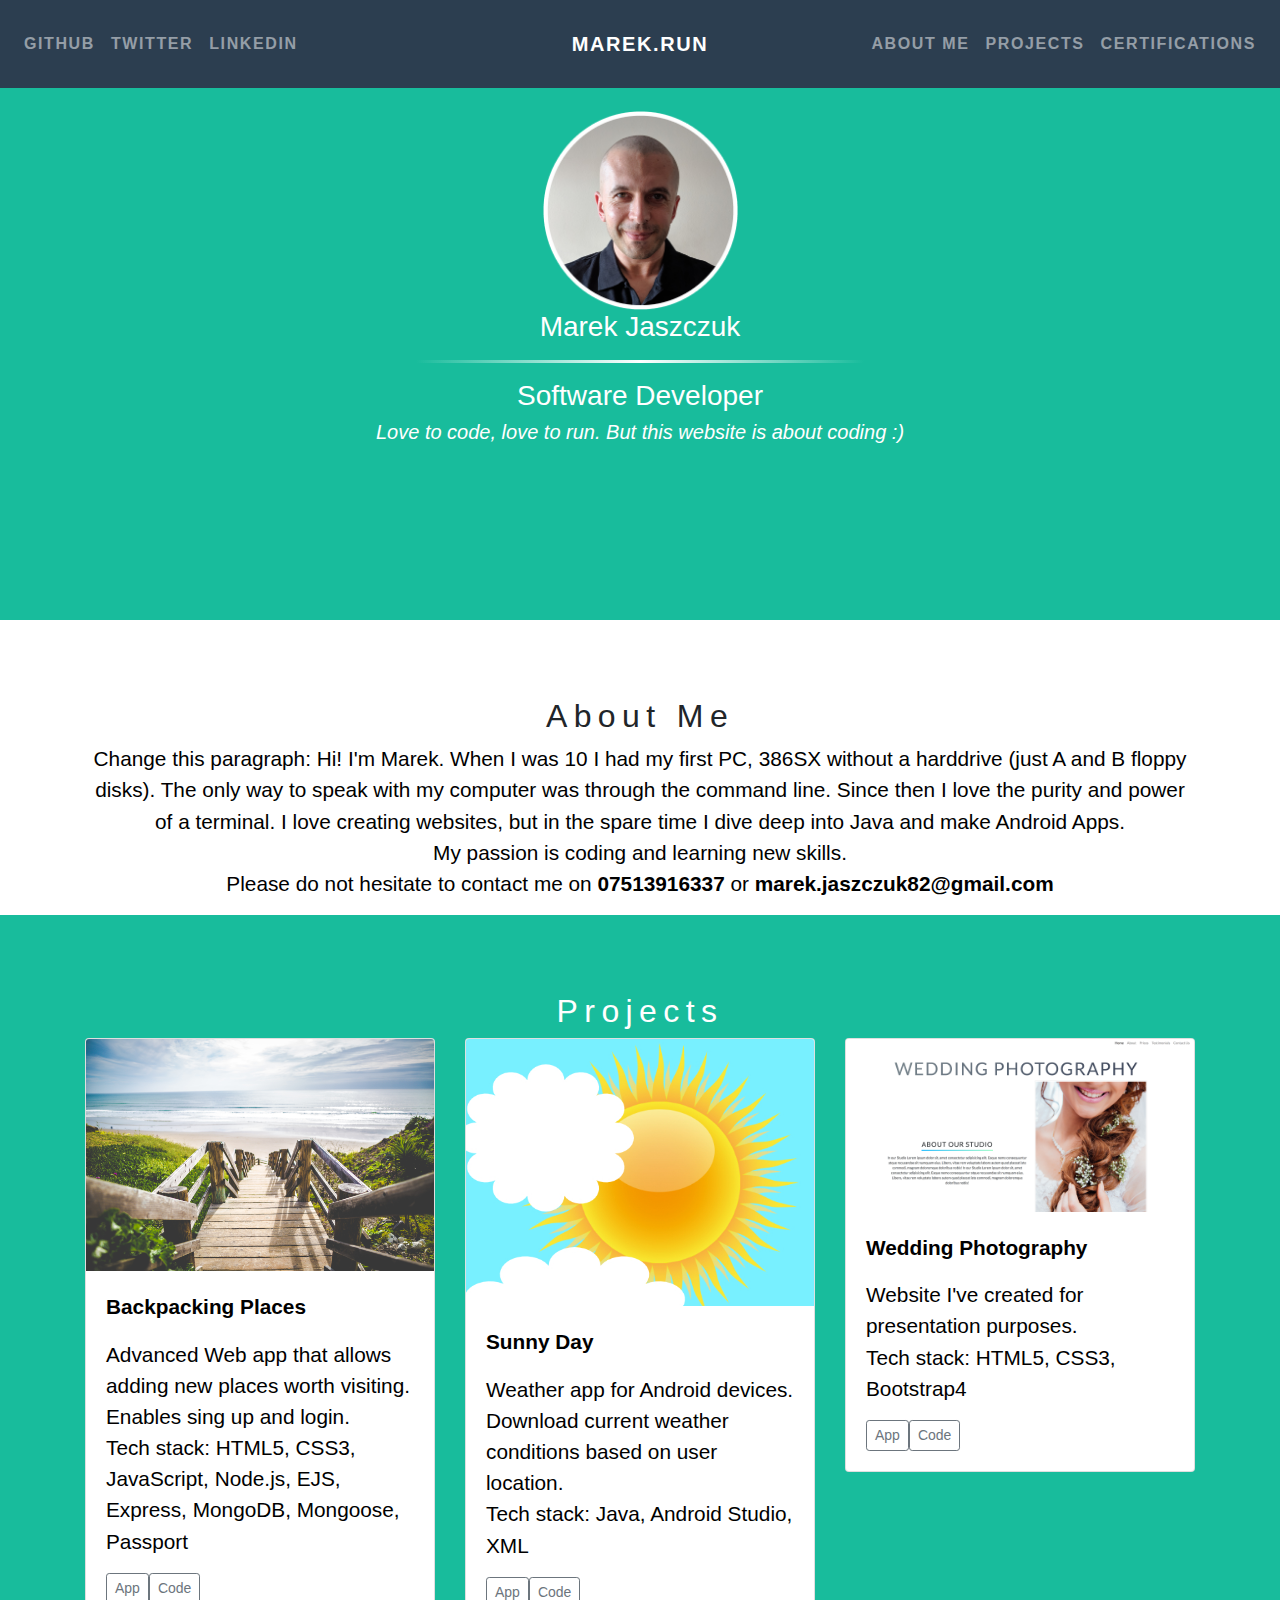
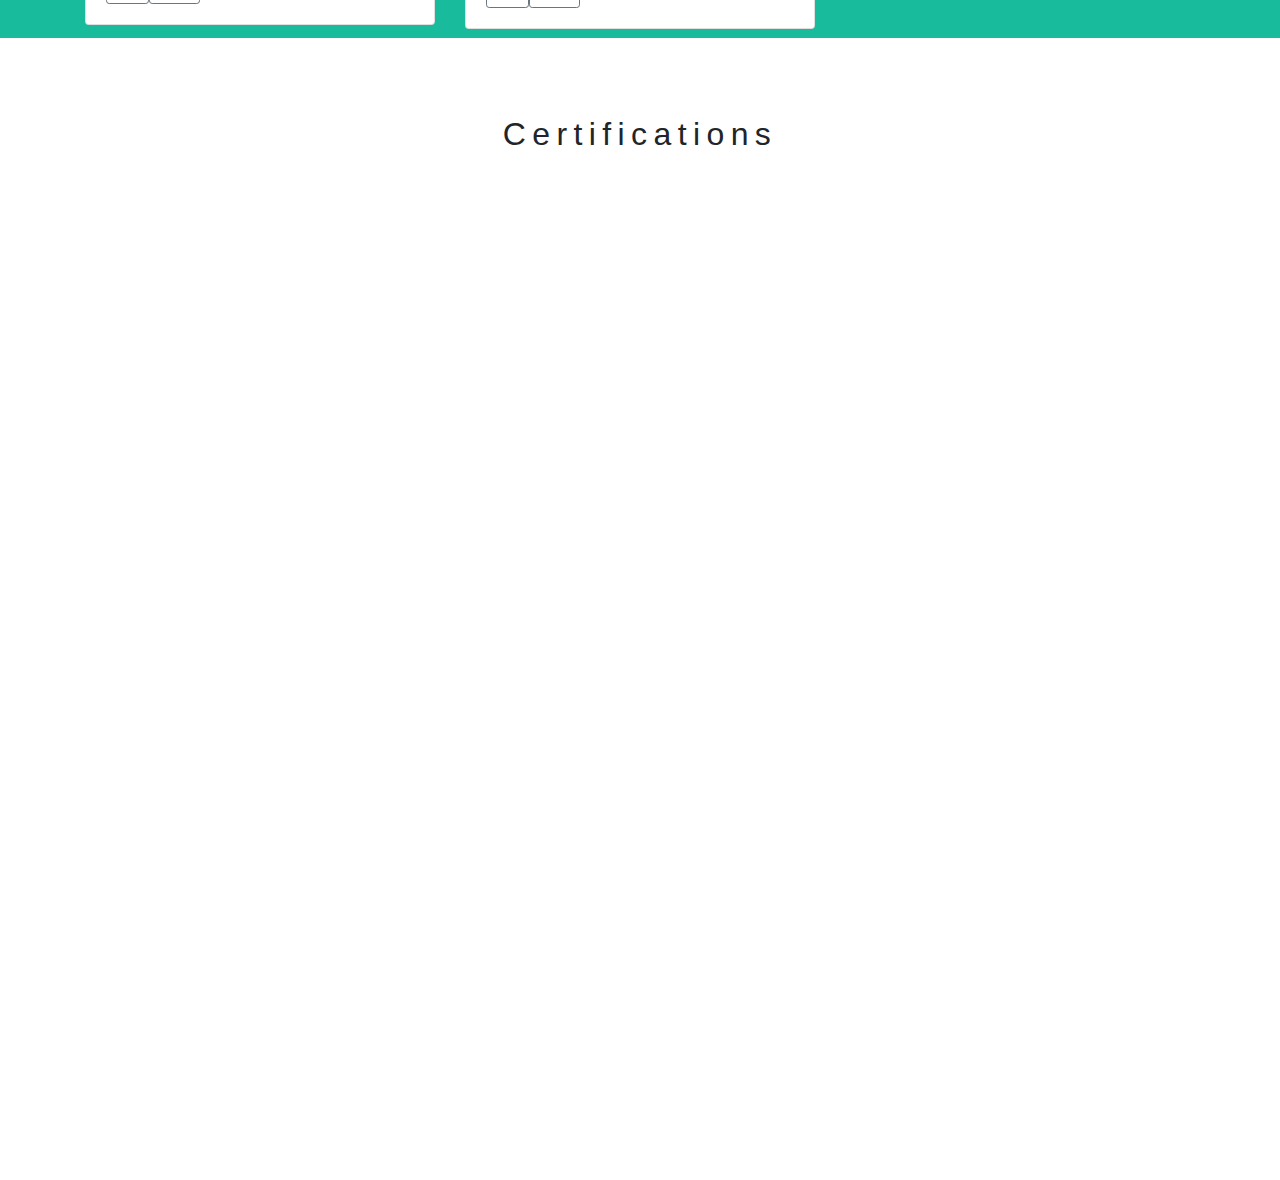
==== index.html @ edb18509 "add wedding page" ====
<!DOCTYPE html>
<html lang="en">

<head>
    <meta charset="UTF-8">
    <meta name="viewport" content="width=device-width, initial-scale=1.0">
    <meta http-equiv="X-UA-Compatible" content="ie=edge">
    <link rel="stylesheet" href="https://maxcdn.bootstrapcdn.com/bootstrap/4.0.0/css/bootstrap.min.css"
        integrity="sha384-Gn5384xqQ1aoWXA+058RXPxPg6fy4IWvTNh0E263XmFcJlSAwiGgFAW/dAiS6JXm" crossorigin="anonymous">
    <!-- <link rel="stylesheet" href="./css/bootstrap.css"> -->
    <link rel="stylesheet" href="css/my-style.css">
    <title>Portfolio Marek Jaszczuk</title>
</head>

<body>
    <nav class="navbar navbar-expand-md navbar-dark my-navbar py-4 fixed-top">
        <div class="navbar-collapse collapse w-100 order-1 order-md-0 dual-collapse2">
            <ul class="navbar-nav mr-auto">
                <li class="nav-item">
                    <a class="nav-link" href="https://github.com/markj82" target="_blank">Github</a>
                </li>
                <li class="nav-item">
                    <a class="nav-link" href="https://twitter.com/marekj_82" target="_blank">Twitter</a>
                </li>
                <li class="nav-item">
                    <a class="nav-link" href="https://www.linkedin.com/in/marek-jaszczuk/" target="_blank">LinkedIn</a>
                </li>
            </ul>
        </div>
        <div class="mx-auto order-0">
            <a class="navbar-brand mx-auto" href="#">marek.run</a>
            <button class="navbar-toggler" type="button" data-toggle="collapse" data-target=".dual-collapse2">
                <span class="navbar-toggler-icon"></span>
            </button>
        </div>
        <div class="navbar-collapse collapse w-100 order-3 dual-collapse2">
            <ul class="navbar-nav ml-auto">
                <li class="nav-item">
                    <a class="nav-link" href="#about-me">About Me</a>
                </li>
                <li class="nav-item">
                    <a class="nav-link" href="#projects">Projects</a>
                </li>
                <li class="nav-item">
                    <a class="nav-link" href="#certifications">Certifications</a>
                </li>
            </ul>
        </div>
    </nav>

    <div class="my-header mr-green my-white">
        <div>
            <img class="my-photo" src="images/mePhotoC.png" alt="photograph of Marek Jaszczuk">
            <h3>Marek Jaszczuk</h3>
            <hr>
            <h3>Software Developer</h3>
            <h5><em>Love to code, love to run. But this website is about coding :)</em></h5>
        </div>
    </div>

    <div class="about-me not-cover-nav" id="about-me">
        <h2>About Me</h2>
        <div class="container">
            <p>
                Change this paragraph: Hi! I'm Marek. When I was 10 I had my first PC, 386SX without a harddrive (just A
                and B floppy disks). The
                only way
                to speak with my computer was through the command line. Since then I love the purity and power of a
                terminal.
                I love creating websites, but in the spare time I dive deep into Java and make Android Apps.
                </br>
                My passion is coding and learning new skills.
                <br>
                Please do not hesitate to contact me on <strong>07513916337</strong> or
                <strong>marek.jaszczuk82@gmail.com</strong>
            </p>
        </div>
    </div>

    <div class="my-container mr-green my-white not-cover-nav" id="projects">
        <h2>Projects</h2>
        <div class="container">
            <div class="projects row">

                <!-- project pasted -->

                <div class="col-md-4">
                    <div class="card mb-4 box-shadow">
                        <img class="card-img-top" src="images/backpack.jpg" alt="image of backpack app">
                        <div class="card-body">
                            <p><strong>Backpacking Places</strong></p>
                            <p class="card-text">
                                Advanced Web app that allows adding new places worth visiting. Enables sing up and
                                login.
                                <br>
                                Tech stack: HTML5, CSS3, JavaScript, Node.js, EJS, Express, MongoDB, Mongoose, Passport
                            </p>
                            <div class="d-flex justify-content-between align-items-center">
                                <div class="btn-group">
                                    <form action="https://gentle-reef-22600.herokuapp.com/" target="_blank">
                                        <input type="submit" class="btn btn-sm btn-outline-secondary" value="App" />
                                    </form>

                                    <form action="https://github.com/markj82/backpackingplaces" target="_blank">
                                        <input type="submit" class="btn btn-sm btn-outline-secondary" value="Code" />
                                    </form>
                                </div>
                            </div>
                        </div>
                    </div>
                </div>

                <div class="col-md-4">
                    <div class="card mb-4 box-shadow">
                      <img class="card-img-top" src="images/sunny-day.jpg" alt="image of sunny day app">
                      <div class="card-body">
                        <p><strong>Sunny Day</strong></p>
                        <p class="card-text">
                          Weather app for Android devices. Download current weather conditions based on user location.
                          <br>
                          Tech stack: Java, Android Studio, XML
                        </p>
                        <div class="d-flex justify-content-between align-items-center">
                          <div class="btn-group">
                            <form>
                              <a href="https://play.google.com/store/apps/details?id=com.blogspot.goodgamesdev.sunnyday"
                                class="btn btn-sm btn-outline-secondary" target="_blank">App</a>
                            </form>
                            <form action="https://github.com/markj82/backpackingplaces" target="_blank">
                                     <input type="submit" class="btn btn-sm btn-outline-secondary" value="Code" />
                                    </form>
                          </div>
                        </div>
                      </div>
                    </div>
                  </div>

                  <div class="col-md-4">
                    <div class="card mb-4 box-shadow">
                      <img class="card-img-top" src="images/wedding.png" alt="image">
                      <div class="card-body">
                        <p><strong>Wedding Photography</strong></p>
                        <p class="card-text">
                          Website I've created for presentation purposes.
                          <br>
                          Tech stack: HTML5, CSS3, Bootstrap4
                        </p>
                        <div class="d-flex justify-content-between align-items-center">
                          <div class="btn-group">
      
                            <form action="https://markj82.github.io/WeddingPage/index.html" target="_blank">
                              <input type="submit" class="btn btn-sm btn-outline-secondary" value="App" />
                            </form>
      
                            <form action="https://github.com/markj82/markj82.github.io/blob/master/WeddingPage/index.html"
                              target="_blank">
                              <input type="submit" class="btn btn-sm btn-outline-secondary" value="Code" />
                            </form>
                          </div>
                        </div>
                      </div>
                    </div>
                  </div>




                <!-- project pasted -->

            </div>
        </div>
    </div>

    <div class="certifications not-cover-nav" id="certifications">
        <h2>Certifications</h2>

        <!-- carousel? -->
    </div>


    <script src="https://code.jquery.com/jquery-3.3.1.slim.min.js"
        integrity="sha384-q8i/X+965DzO0rT7abK41JStQIAqVgRVzpbzo5smXKp4YfRvH+8abtTE1Pi6jizo" crossorigin="anonymous">
    </script>
    <script src="https://cdnjs.cloudflare.com/ajax/libs/popper.js/1.14.7/umd/popper.min.js"
        integrity="sha384-UO2eT0CpHqdSJQ6hJty5KVphtPhzWj9WO1clHTMGa3JDZwrnQq4sF86dIHNDz0W1" crossorigin="anonymous">
    </script>
    <script src="https://stackpath.bootstrapcdn.com/bootstrap/4.3.1/js/bootstrap.min.js"
        integrity="sha384-JjSmVgyd0p3pXB1rRibZUAYoIIy6OrQ6VrjIEaFf/nJGzIxFDsf4x0xIM+B07jRM" crossorigin="anonymous">
    </script>
    <script src="./js/zenscroll.js"></script>
</body>

</html>
---- css/my-style.css ----
.my-navbar {
    background-color: #2c3e50;
    text-transform: uppercase;
    font-weight: 800;
    font-family: "Lato","Helvetica Neue",Helvetica,Arial,sans-serif;
    color: white;
    letter-spacing: 0.1em
}

.my-white {
    color: white;
}

.mr-green {
    background: #18bc9c;
}

.my-header {
    height: 60vh;
    text-align: center;
    margin-top: 80px;
    /* change margin top as this is temp solution */
}

.about-me {
    text-align: center;
}

.projects {
    /* temporary height */
    height: 600px;
}

.my-photo {
    height: 200px;
    margin-top: 30px;
}

hr {
    border: 0;
    width: 35%;
    height: 3px;
    background: white;
    background-image: linear-gradient(to right, #18bc9c, white, #18bc9c);
}

h3, h5 {
    font-weight: 100;
}

/* temp */
body {
    height: 300vh;
}

h2 {
    font-weight: 100;
    letter-spacing: 0.2em;
    text-align: center; 
}

p {
    font-size: 1.3em;
    color: black;
}

.card-text p {
    color: black;
}

.not-cover-nav {
    padding-top: 6%;
}

.my-container {
    width: 100%;
}
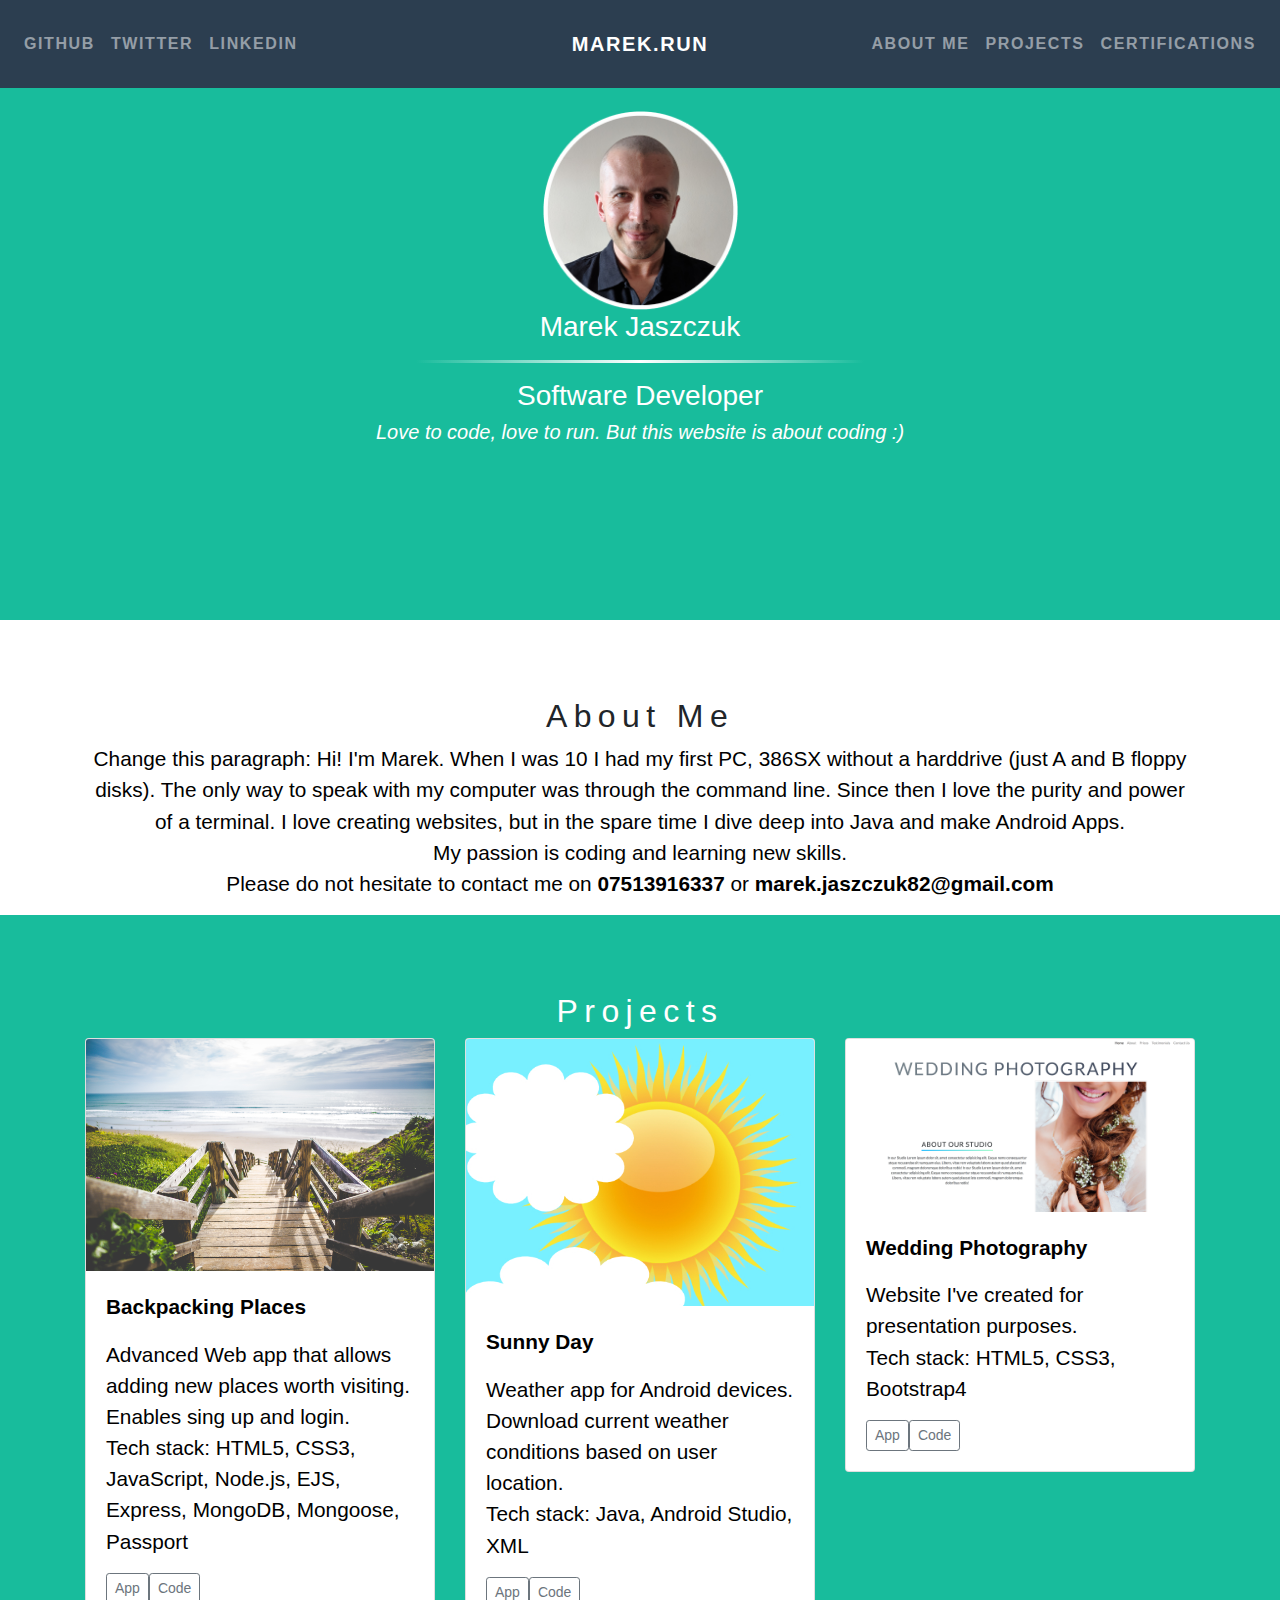
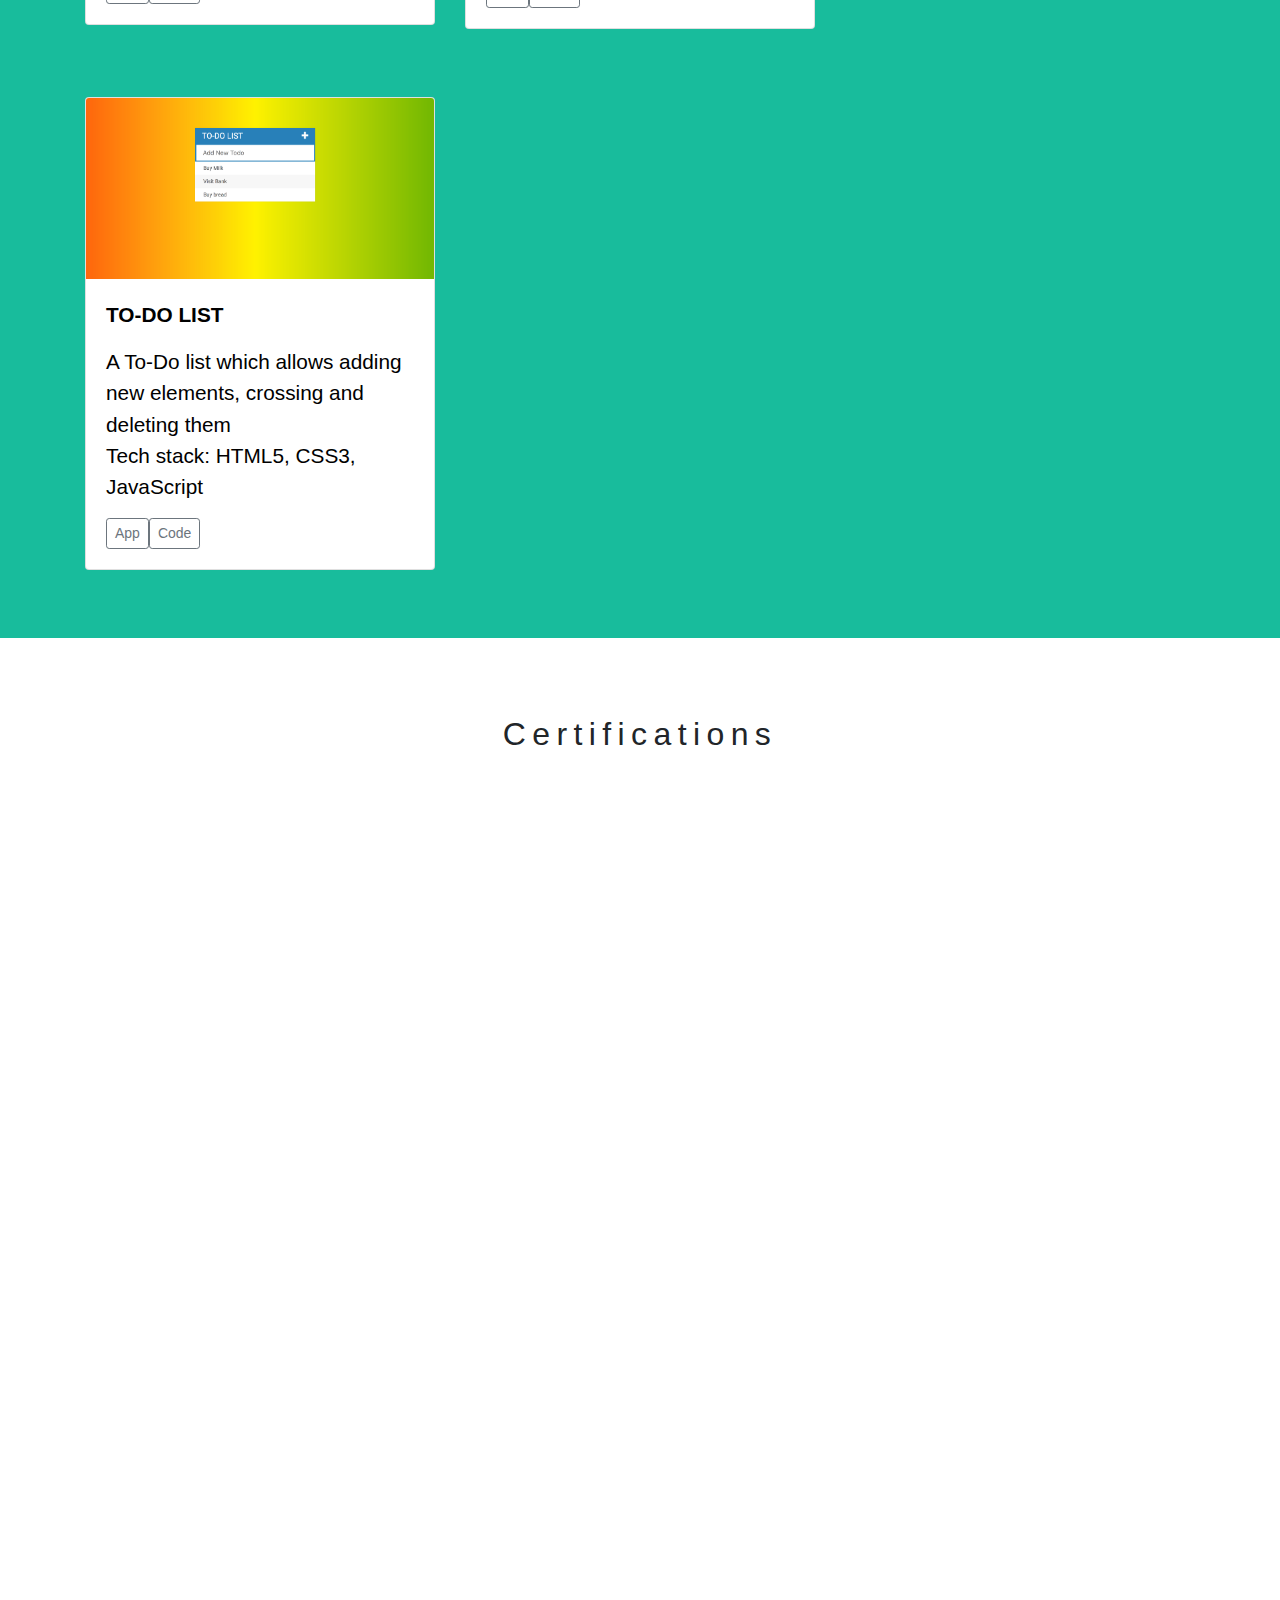
==== commit ae06211f: "add todolist" ====
--- a/index.html
+++ b/index.html
@@ -82,7 +82,7 @@
         <div class="container">
             <div class="projects row">
 
-                <!-- project pasted -->
+                <!-- projects pasted from previous portfolio -->
 
                 <div class="col-md-4">
                     <div class="card mb-4 box-shadow">
@@ -112,50 +112,81 @@
 
                 <div class="col-md-4">
                     <div class="card mb-4 box-shadow">
-                      <img class="card-img-top" src="images/sunny-day.jpg" alt="image of sunny day app">
+                        <img class="card-img-top" src="images/sunny-day.jpg" alt="image of sunny day app">
+                        <div class="card-body">
+                            <p><strong>Sunny Day</strong></p>
+                            <p class="card-text">
+                                Weather app for Android devices. Download current weather conditions based on user
+                                location.
+                                <br>
+                                Tech stack: Java, Android Studio, XML
+                            </p>
+                            <div class="d-flex justify-content-between align-items-center">
+                                <div class="btn-group">
+                                    <form>
+                                        <a href="https://play.google.com/store/apps/details?id=com.blogspot.goodgamesdev.sunnyday"
+                                            class="btn btn-sm btn-outline-secondary" target="_blank">App</a>
+                                    </form>
+                                    <form
+                                        action="https://github.com/markj82/SunnyDay/blob/master/app/src/main/java/com/blogspot/goodgamesdev/sunnyday/MainActivity.java"
+                                        target="_blank">
+                                        <input type="submit" class="btn btn-sm btn-outline-secondary" value="Code" />
+                                    </form>
+                                </div>
+                            </div>
+                        </div>
+                    </div>
+                </div>
+
+                <div class="col-md-4">
+                    <div class="card mb-4 box-shadow">
+                        <img class="card-img-top" src="images/wedding.png" alt="image">
+                        <div class="card-body">
+                            <p><strong>Wedding Photography</strong></p>
+                            <p class="card-text">
+                                Website I've created for presentation purposes.
+                                <br>
+                                Tech stack: HTML5, CSS3, Bootstrap4
+                            </p>
+                            <div class="d-flex justify-content-between align-items-center">
+                                <div class="btn-group">
+
+                                    <form action="https://markj82.github.io/WeddingPage/index.html" target="_blank">
+                                        <input type="submit" class="btn btn-sm btn-outline-secondary" value="App" />
+                                    </form>
+
+                                    <form
+                                        action="https://github.com/markj82/markj82.github.io/blob/master/WeddingPage/index.html"
+                                        target="_blank">
+                                        <input type="submit" class="btn btn-sm btn-outline-secondary" value="Code" />
+                                    </form>
+                                </div>
+                            </div>
+                        </div>
+                    </div>
+                </div>
+
+                <div class="col-md-4">
+                    <div class="card mb-4 box-shadow">
+                      <img class="card-img-top" src="images/todo.png" alt="image">
                       <div class="card-body">
-                        <p><strong>Sunny Day</strong></p>
+                        <p><strong>TO-DO LIST</strong></p>
                         <p class="card-text">
-                          Weather app for Android devices. Download current weather conditions based on user location.
+                          A To-Do list which allows adding new elements, crossing and deleting them
                           <br>
-                          Tech stack: Java, Android Studio, XML
-                        </p>
-                        <div class="d-flex justify-content-between align-items-center">
-                          <div class="btn-group">
-                            <form>
-                              <a href="https://play.google.com/store/apps/details?id=com.blogspot.goodgamesdev.sunnyday"
-                                class="btn btn-sm btn-outline-secondary" target="_blank">App</a>
-                            </form>
-                            <form action="https://github.com/markj82/backpackingplaces" target="_blank">
-                                     <input type="submit" class="btn btn-sm btn-outline-secondary" value="Code" />
-                                    </form>
-                          </div>
-                        </div>
-                      </div>
-                    </div>
-                  </div>
-
-                  <div class="col-md-4">
-                    <div class="card mb-4 box-shadow">
-                      <img class="card-img-top" src="images/wedding.png" alt="image">
-                      <div class="card-body">
-                        <p><strong>Wedding Photography</strong></p>
-                        <p class="card-text">
-                          Website I've created for presentation purposes.
-                          <br>
-                          Tech stack: HTML5, CSS3, Bootstrap4
+                          Tech stack: HTML5, CSS3, JavaScript
                         </p>
                         <div class="d-flex justify-content-between align-items-center">
                           <div class="btn-group">
       
-                            <form action="https://markj82.github.io/WeddingPage/index.html" target="_blank">
+                            <form action="https://markj82.github.io/ToDoList/index.html" target="_blank">
                               <input type="submit" class="btn btn-sm btn-outline-secondary" value="App" />
                             </form>
       
-                            <form action="https://github.com/markj82/markj82.github.io/blob/master/WeddingPage/index.html"
-                              target="_blank">
+                            <form action="https://github.com/markj82/ToDoList/blob/master/index.html" target="_blank">
                               <input type="submit" class="btn btn-sm btn-outline-secondary" value="Code" />
                             </form>
+      
                           </div>
                         </div>
                       </div>
@@ -164,8 +195,7 @@
 
 
 
-
-                <!-- project pasted -->
+                <!-- projects pasted from previous portfolio -->
 
             </div>
         </div>
--- a/css/my-style.css
+++ b/css/my-style.css
@@ -27,8 +27,8 @@
 }
 
 .projects {
-    /* temporary height */
-    height: 600px;
+    /* temporary height, need to change it to be responsive */
+    height: 1200px;
 }
 
 .my-photo {
@@ -50,7 +50,7 @@
 
 /* temp */
 body {
-    height: 300vh;
+    height: 500vh;
 }
 
 h2 {
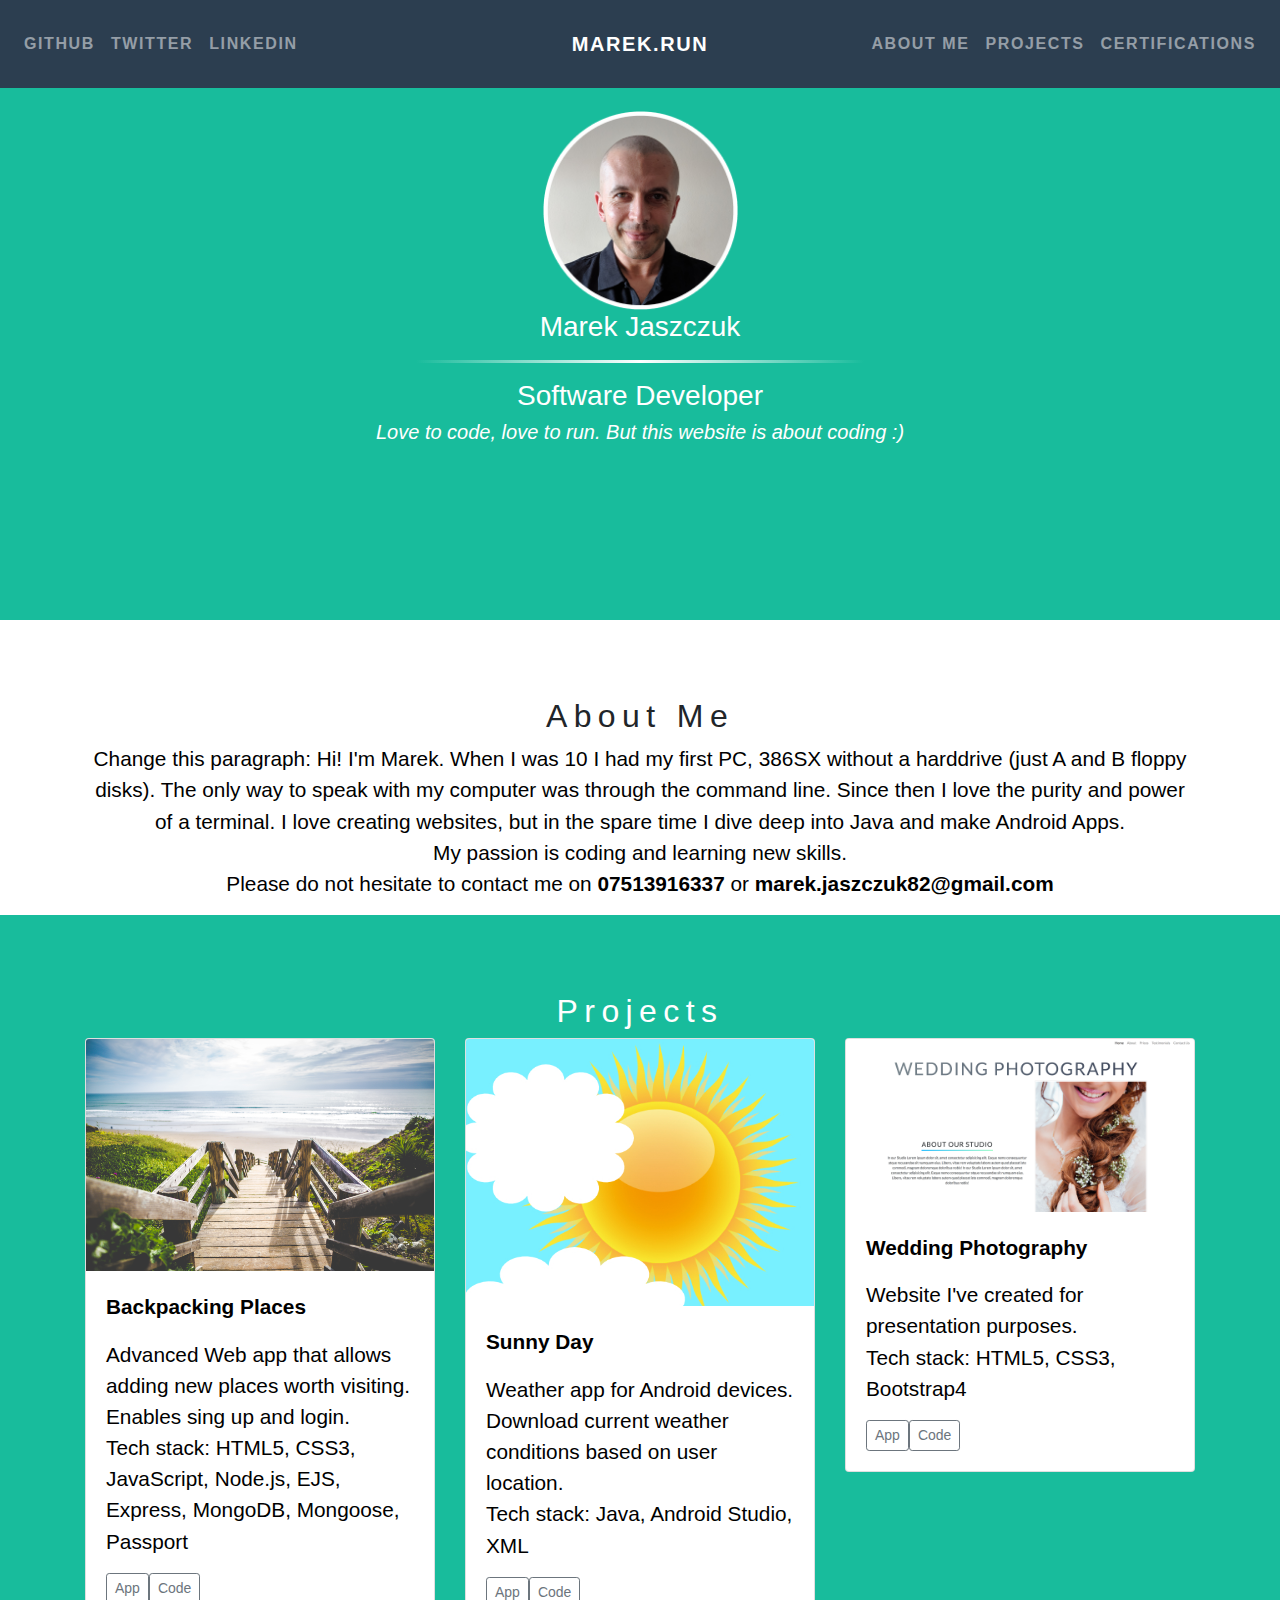
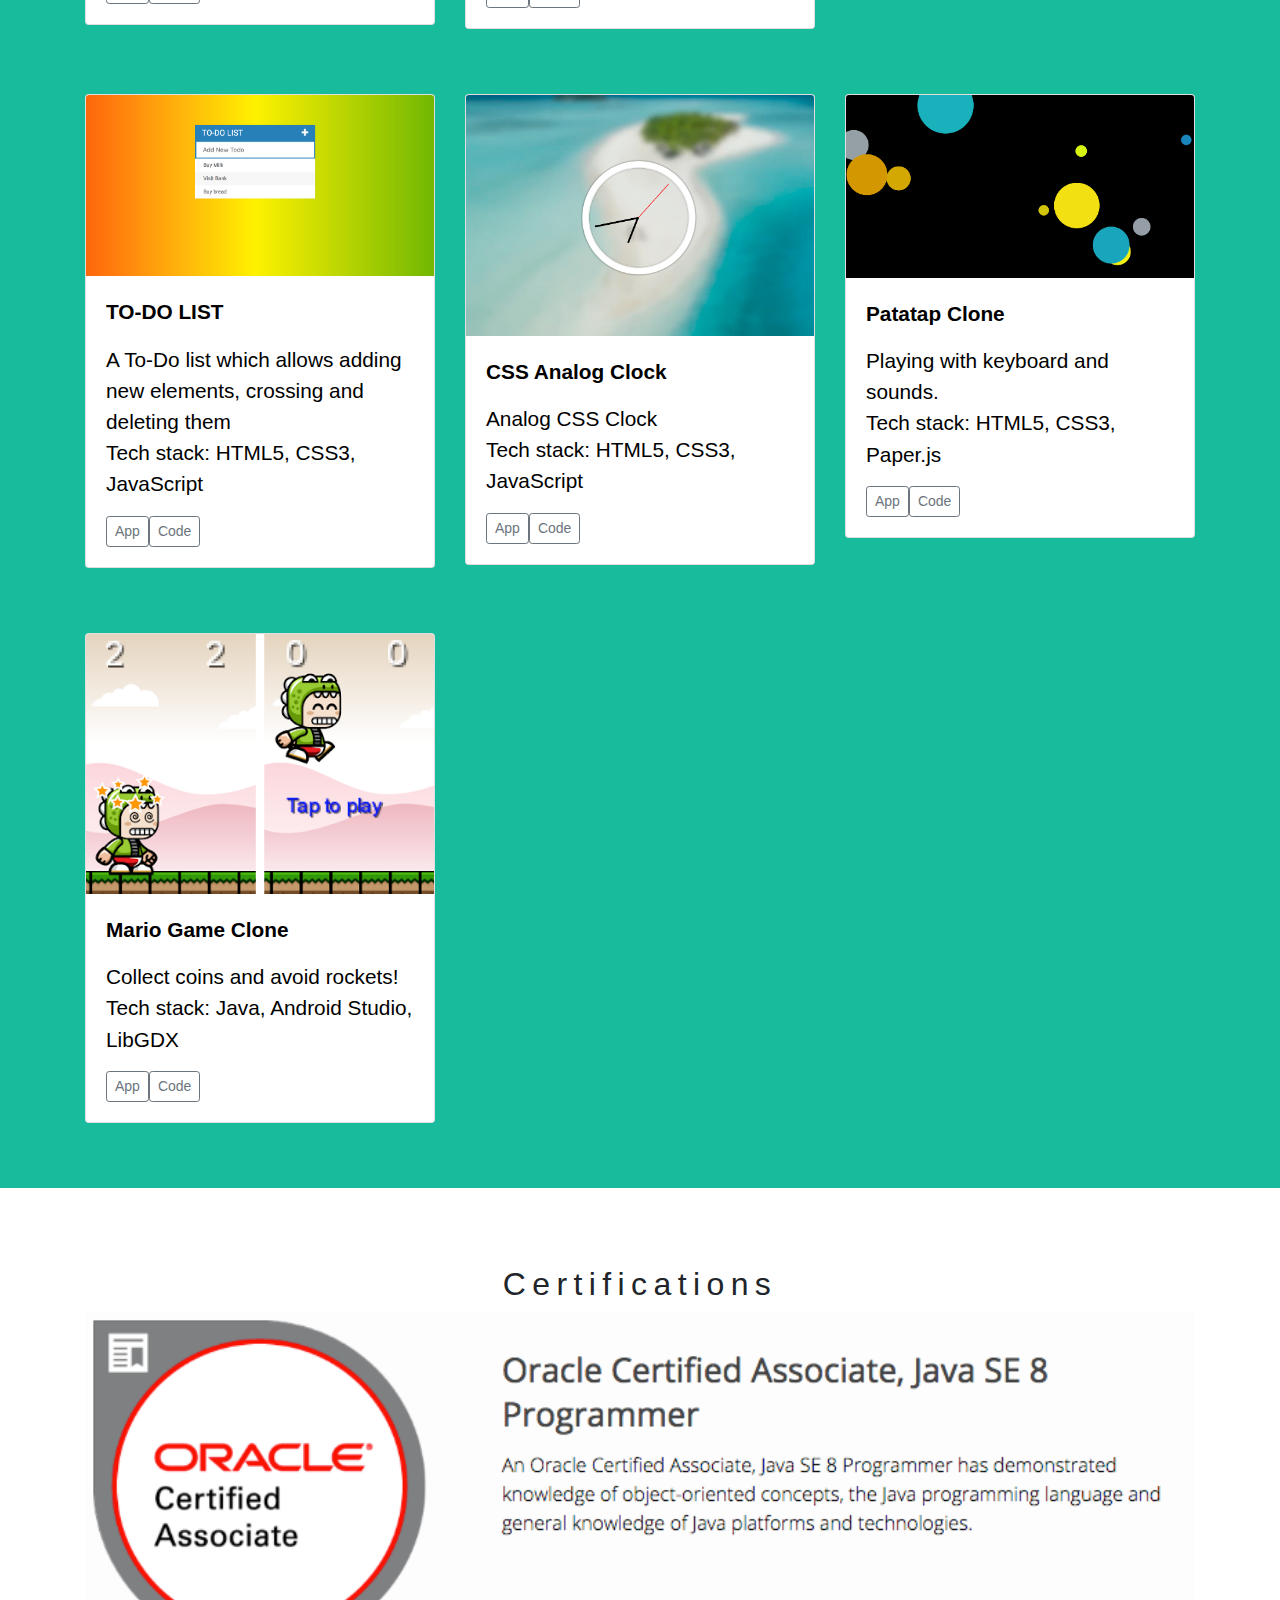
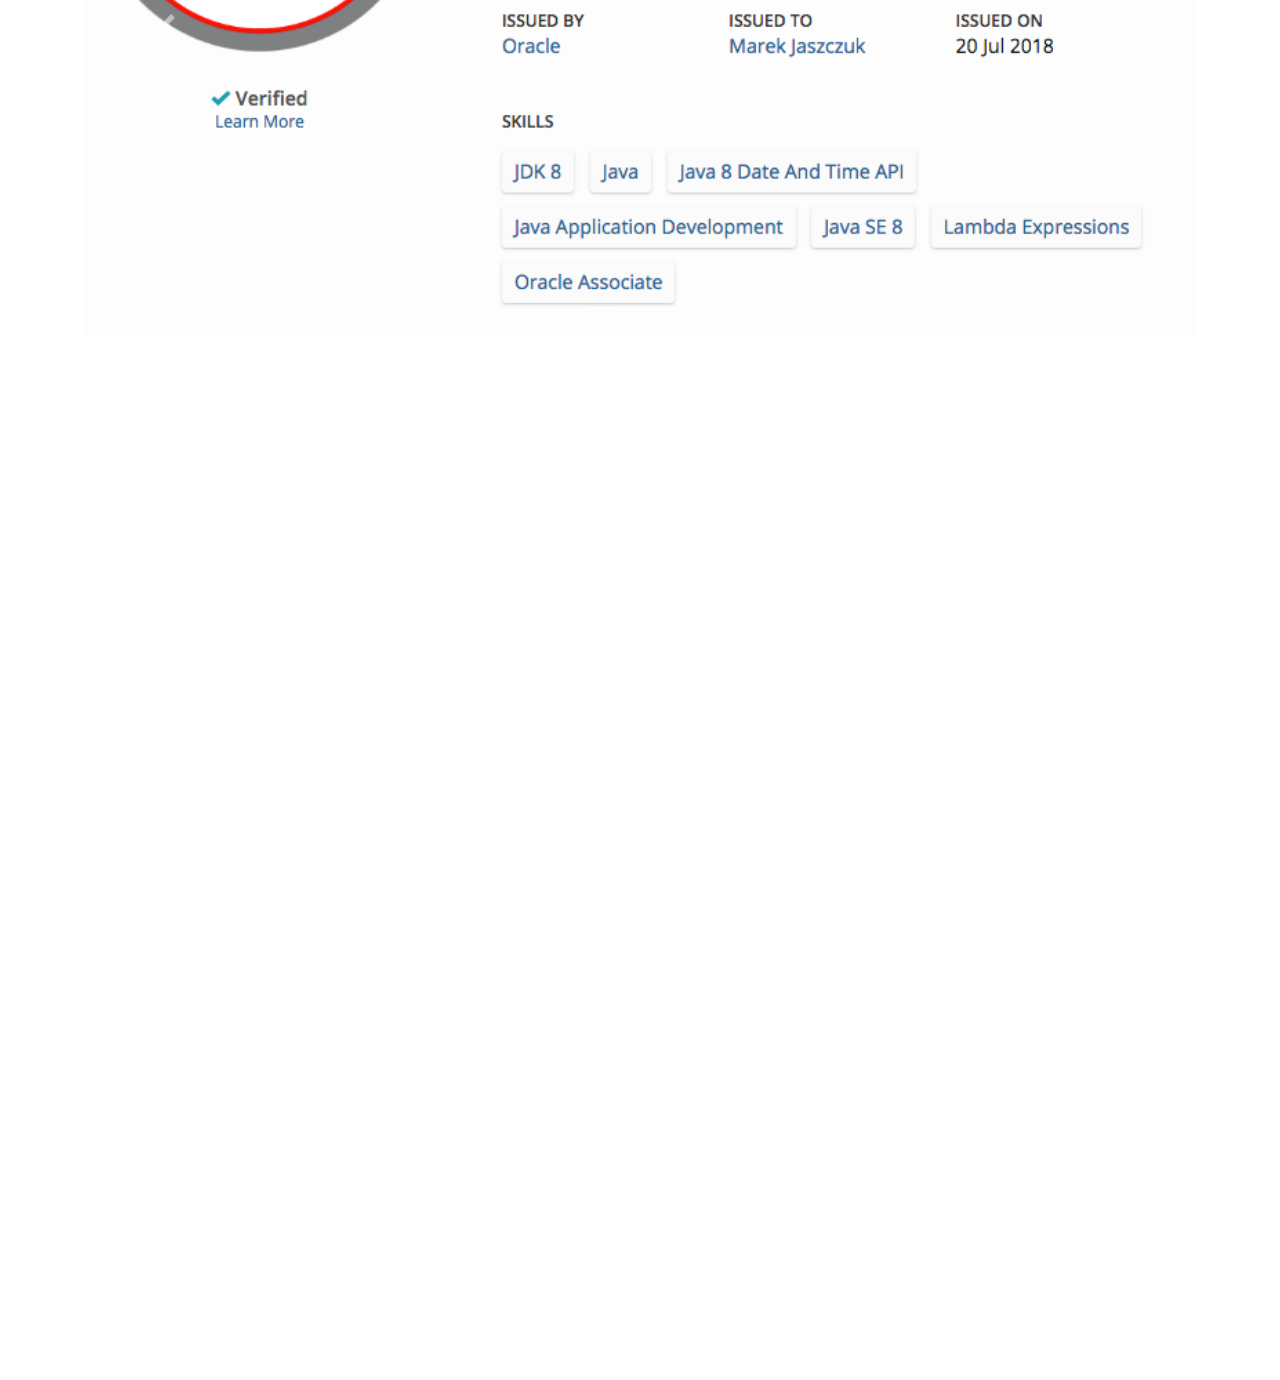
==== commit 2eca7085: "add all projects and cert" ====
--- a/index.html
+++ b/index.html
@@ -168,30 +168,117 @@
 
                 <div class="col-md-4">
                     <div class="card mb-4 box-shadow">
-                      <img class="card-img-top" src="images/todo.png" alt="image">
-                      <div class="card-body">
-                        <p><strong>TO-DO LIST</strong></p>
-                        <p class="card-text">
-                          A To-Do list which allows adding new elements, crossing and deleting them
-                          <br>
-                          Tech stack: HTML5, CSS3, JavaScript
-                        </p>
-                        <div class="d-flex justify-content-between align-items-center">
-                          <div class="btn-group">
-      
-                            <form action="https://markj82.github.io/ToDoList/index.html" target="_blank">
-                              <input type="submit" class="btn btn-sm btn-outline-secondary" value="App" />
-                            </form>
-      
-                            <form action="https://github.com/markj82/ToDoList/blob/master/index.html" target="_blank">
-                              <input type="submit" class="btn btn-sm btn-outline-secondary" value="Code" />
-                            </form>
-      
-                          </div>
-                        </div>
-                      </div>
-                    </div>
-                  </div>
+                        <img class="card-img-top" src="images/todo.png" alt="image of to do list">
+                        <div class="card-body">
+                            <p><strong>TO-DO LIST</strong></p>
+                            <p class="card-text">
+                                A To-Do list which allows adding new elements, crossing and deleting them
+                                <br>
+                                Tech stack: HTML5, CSS3, JavaScript
+                            </p>
+                            <div class="d-flex justify-content-between align-items-center">
+                                <div class="btn-group">
+
+                                    <form action="https://markj82.github.io/ToDoList/index.html" target="_blank">
+                                        <input type="submit" class="btn btn-sm btn-outline-secondary" value="App" />
+                                    </form>
+
+                                    <form action="https://github.com/markj82/ToDoList/blob/master/index.html"
+                                        target="_blank">
+                                        <input type="submit" class="btn btn-sm btn-outline-secondary" value="Code" />
+                                    </form>
+
+                                </div>
+                            </div>
+                        </div>
+                    </div>
+                </div>
+
+                <div class="col-md-4">
+                    <div class="card mb-4 box-shadow">
+                        <img class="card-img-top" src="images/cssclock.png" alt="image of css analog clock">
+                        <div class="card-body">
+                            <p><strong>CSS Analog Clock</strong></p>
+                            <p class="card-text">
+                                Analog CSS Clock
+                                <br>
+                                Tech stack: HTML5, CSS3, JavaScript
+                            </p>
+                            <div class="d-flex justify-content-between align-items-center">
+                                <div class="btn-group">
+                                    <form action="https://markj82.github.io/CssClock/index.html" target="_blank">
+                                        <input type="submit" class="btn btn-sm btn-outline-secondary" value="App" />
+                                    </form>
+
+                                    <form
+                                        action="https://github.com/markj82/markj82.github.io/blob/master/CssClock/index.html"
+                                        target="_blank">
+                                        <input type="submit" class="btn btn-sm btn-outline-secondary" value="Code" />
+                                    </form>
+
+                                </div>
+                            </div>
+                        </div>
+                    </div>
+                </div>
+
+                <div class="col-md-4">
+                    <div class="card mb-4 box-shadow">
+                        <img class="card-img-top" src="images/patatapSc.png" alt="image">
+                        <div class="card-body">
+                            <p><strong>Patatap Clone</strong></p>
+                            <p class="card-text">
+                                Playing with keyboard and sounds.
+                                <br>
+                                Tech stack: HTML5, CSS3, Paper.js
+                            </p>
+                            <div class="d-flex justify-content-between align-items-center">
+                                <div class="btn-group">
+
+                                    <form action="https://markj82.github.io/PatatapClone/circles.html" target="_blank">
+                                        <input type="submit" class="btn btn-sm btn-outline-secondary" value="App" />
+                                    </form>
+
+                                    <form
+                                        action="https://github.com/markj82/markj82.github.io/blob/master/PatatapClone/circles.html"
+                                        target="_blank">
+                                        <input type="submit" class="btn btn-sm btn-outline-secondary" value="Code" />
+                                    </form>
+                                </div>
+
+                            </div>
+                        </div>
+                    </div>
+                </div>
+
+                <div class="col-md-4">
+                    <div class="card mb-4 box-shadow">
+                        <img class="card-img-top" src="images/marioclone.png" alt="image of mario clone game">
+                        <div class="card-body">
+                            <p><strong>Mario Game Clone</strong></p>
+                            <p class="card-text">
+                                Collect coins and avoid rockets!
+                                <br>
+                                Tech stack: Java, Android Studio, LibGDX
+                            </p>
+                            <div class="d-flex justify-content-between align-items-center">
+                                <div class="btn-group">
+                                    <!-- much better, cleaner way to make button and link -->
+                                    <form>
+                                        <a href="https://play.google.com/store/apps/details?id=com.blogspot.goodgamesdev"
+                                            class="btn btn-sm btn-outline-secondary" target="_blank">App</a>
+                                    </form>
+                                    <form>
+                                        <a href="https://github.com/markj82/CoinMan/blob/master/core/src/com/blogspot/goodgamesdev/CoinMan.java"
+                                            class="btn btn-sm btn-outline-secondary" target="_blank">Code</a>
+                                    </form>
+
+                                </div>
+
+                            </div>
+                        </div>
+                    </div>
+                </div>
 
 
 
@@ -204,7 +291,32 @@
     <div class="certifications not-cover-nav" id="certifications">
         <h2>Certifications</h2>
 
-        <!-- carousel? -->
+        <!-- CAROUSEL -->
+        <div class="container">
+            <div id="carouselExampleIndicators" class="carousel slide" data-ride="carousel">
+                <ol class="carousel-indicators">
+                    <li data-target="#carouselExampleIndicators" data-slide-to="0" class="active"></li>
+                    <li data-target="#carouselExampleIndicators" data-slide-to="1"></li>
+                    <li data-target="#carouselExampleIndicators" data-slide-to="2"></li>
+                </ol>
+                <div class="carousel-inner">
+                    <div class="carousel-item active">
+                        <img class="d-block w-100" src="images/javaOracle.png" alt="First slide">
+                    </div>
+                    <div class="carousel-item">
+                        <img class="d-block w-100" src="images/udemyColtWeb.jpg" alt="Second slide">
+                    </div>
+                </div>
+                <a class="carousel-control-prev" href="#carouselExampleIndicators" role="button" data-slide="prev">
+                    <span class="carousel-control-prev-icon" aria-hidden="true"></span>
+                    <span class="sr-only">Previous</span>
+                </a>
+                <a class="carousel-control-next" href="#carouselExampleIndicators" role="button" data-slide="next">
+                    <span class="carousel-control-next-icon" aria-hidden="true"></span>
+                    <span class="sr-only">Next</span>
+                </a>
+            </div>
+        </div>
     </div>
 
 
--- a/css/my-style.css
+++ b/css/my-style.css
@@ -28,7 +28,7 @@
 
 .projects {
     /* temporary height, need to change it to be responsive */
-    height: 1200px;
+    height: 1750px;
 }
 
 .my-photo {
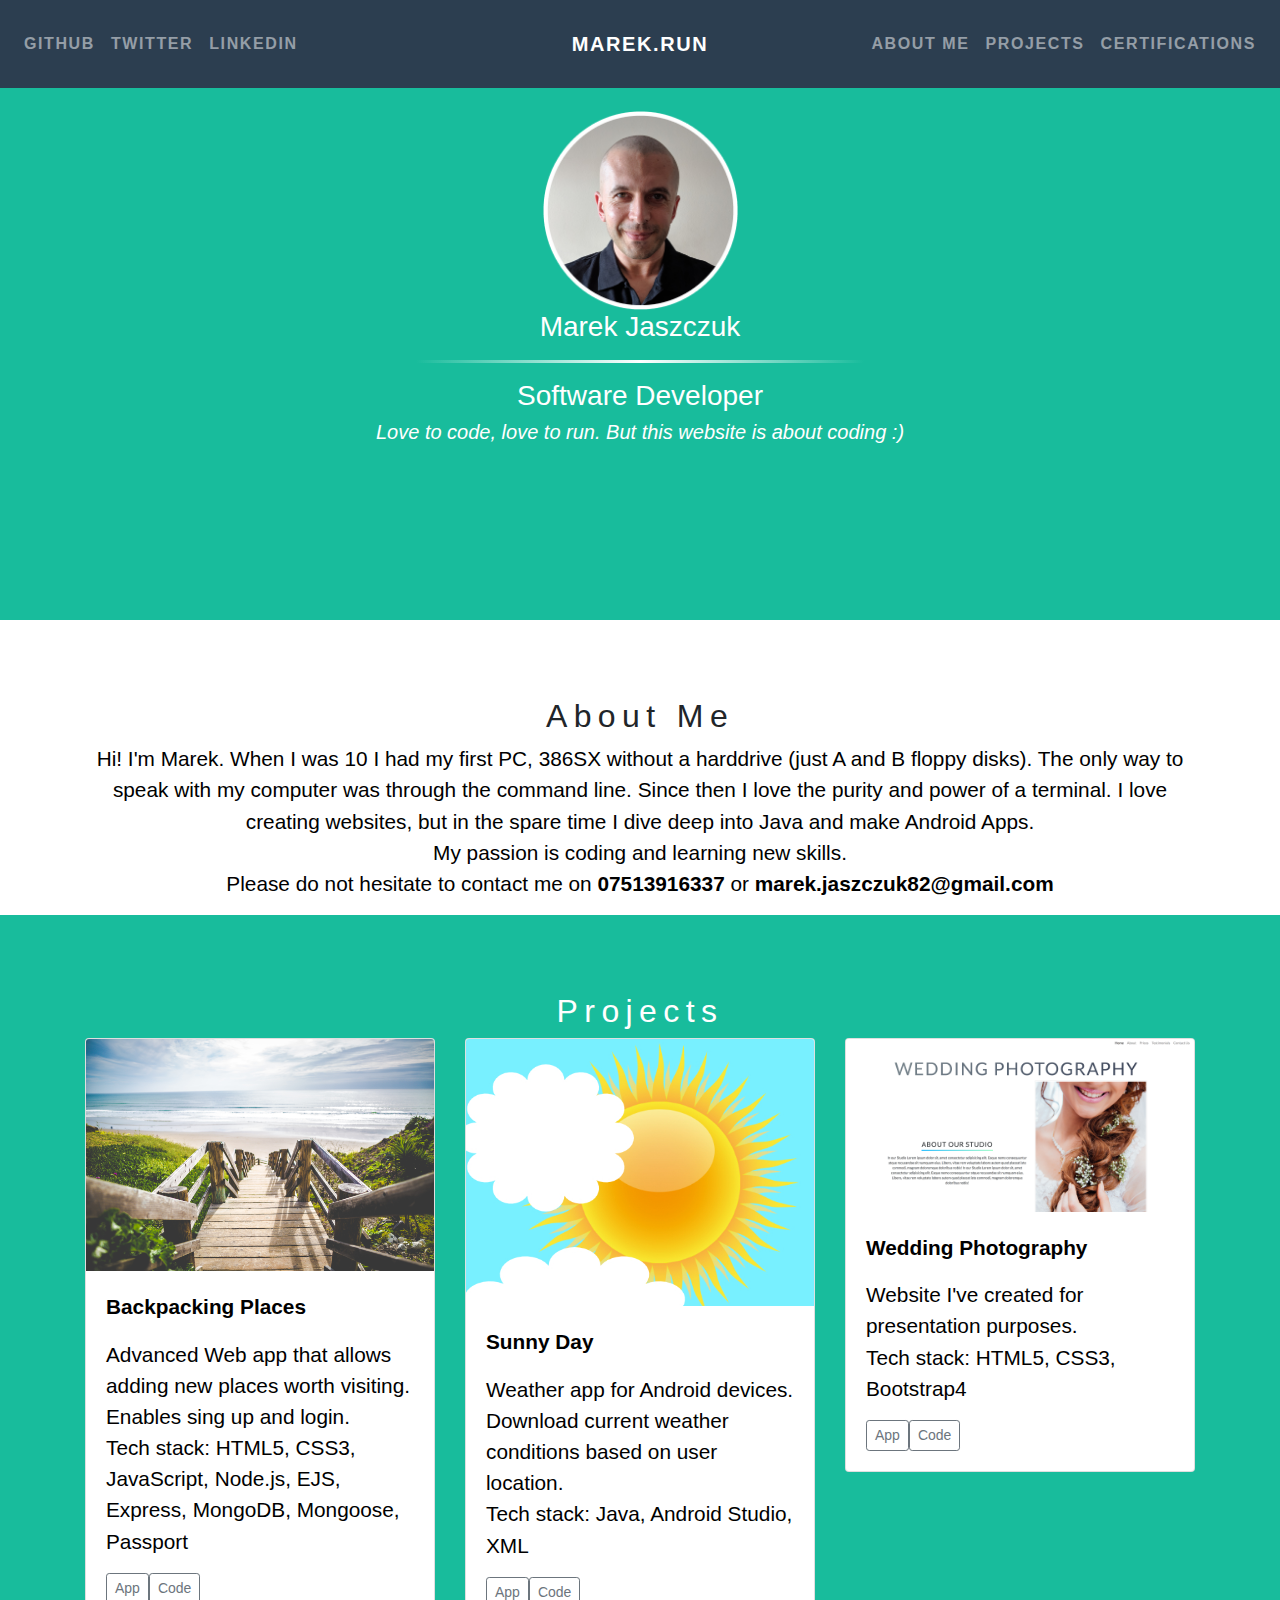
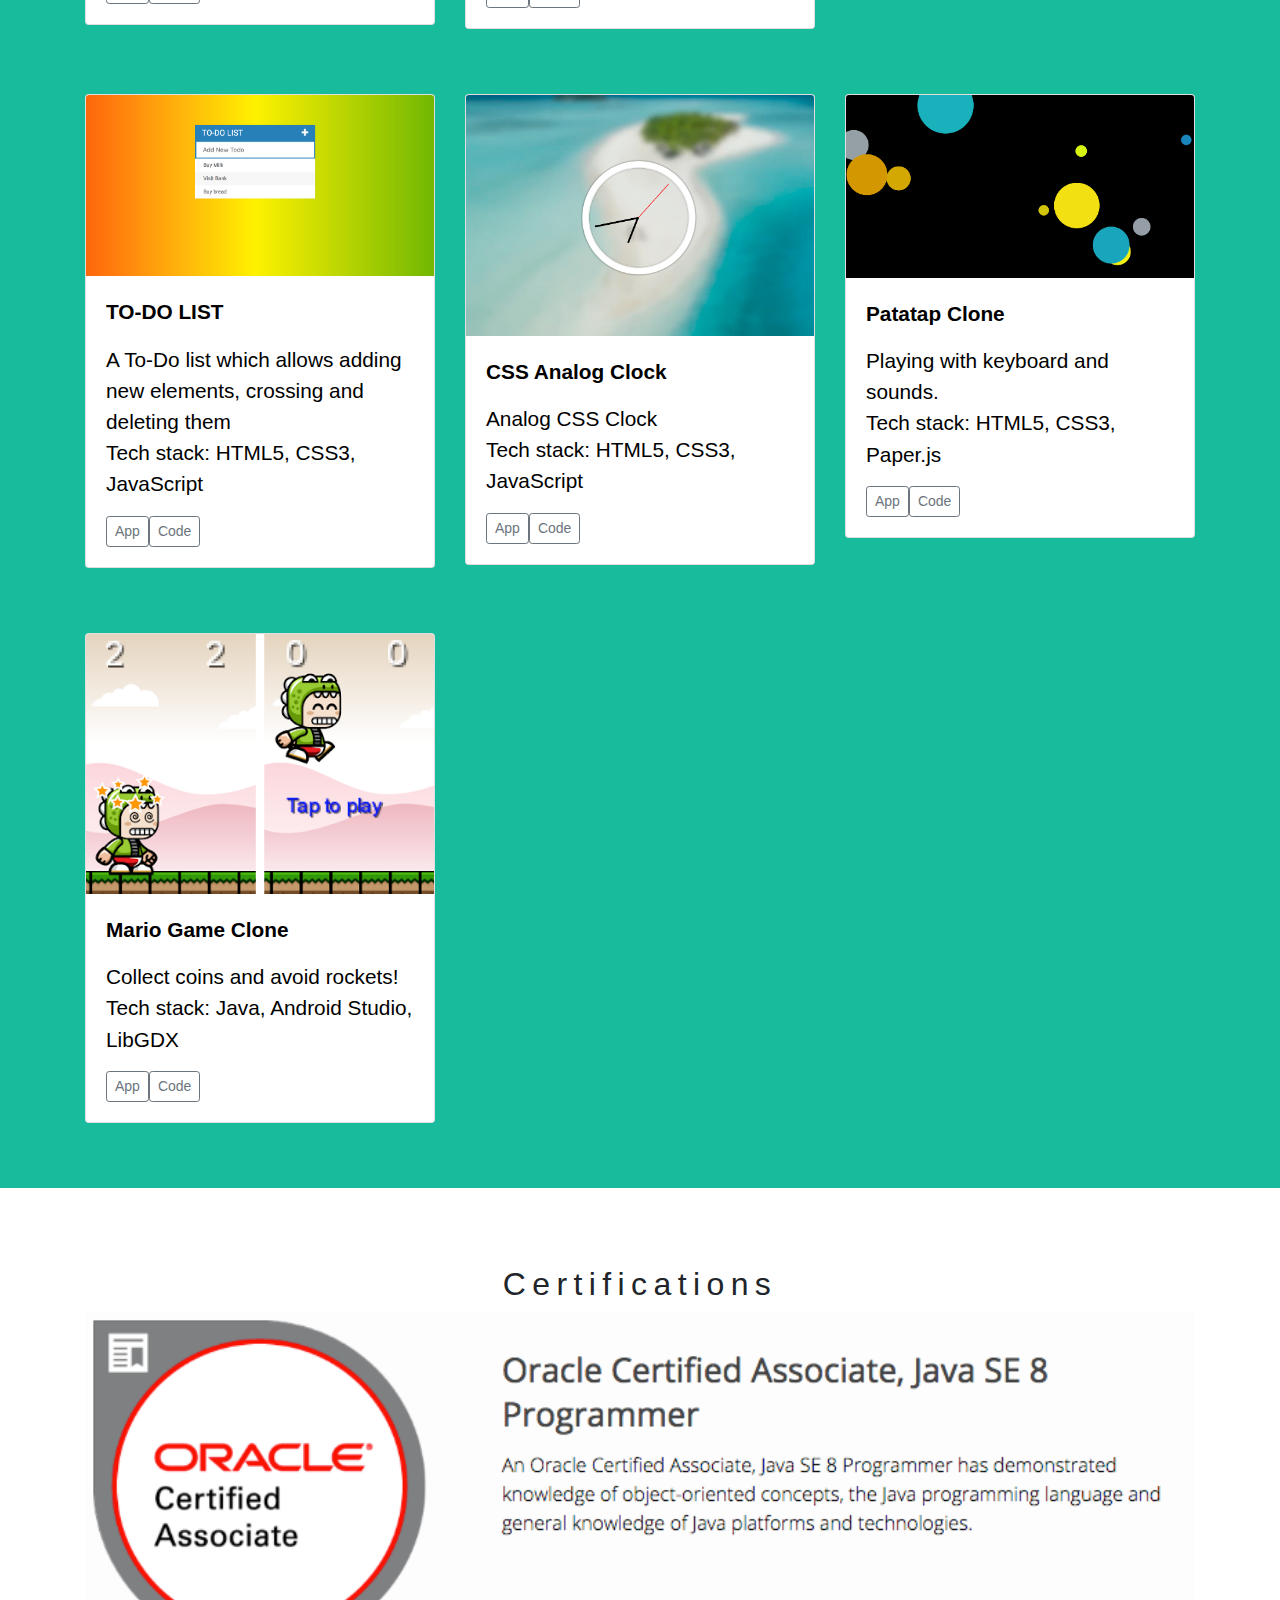
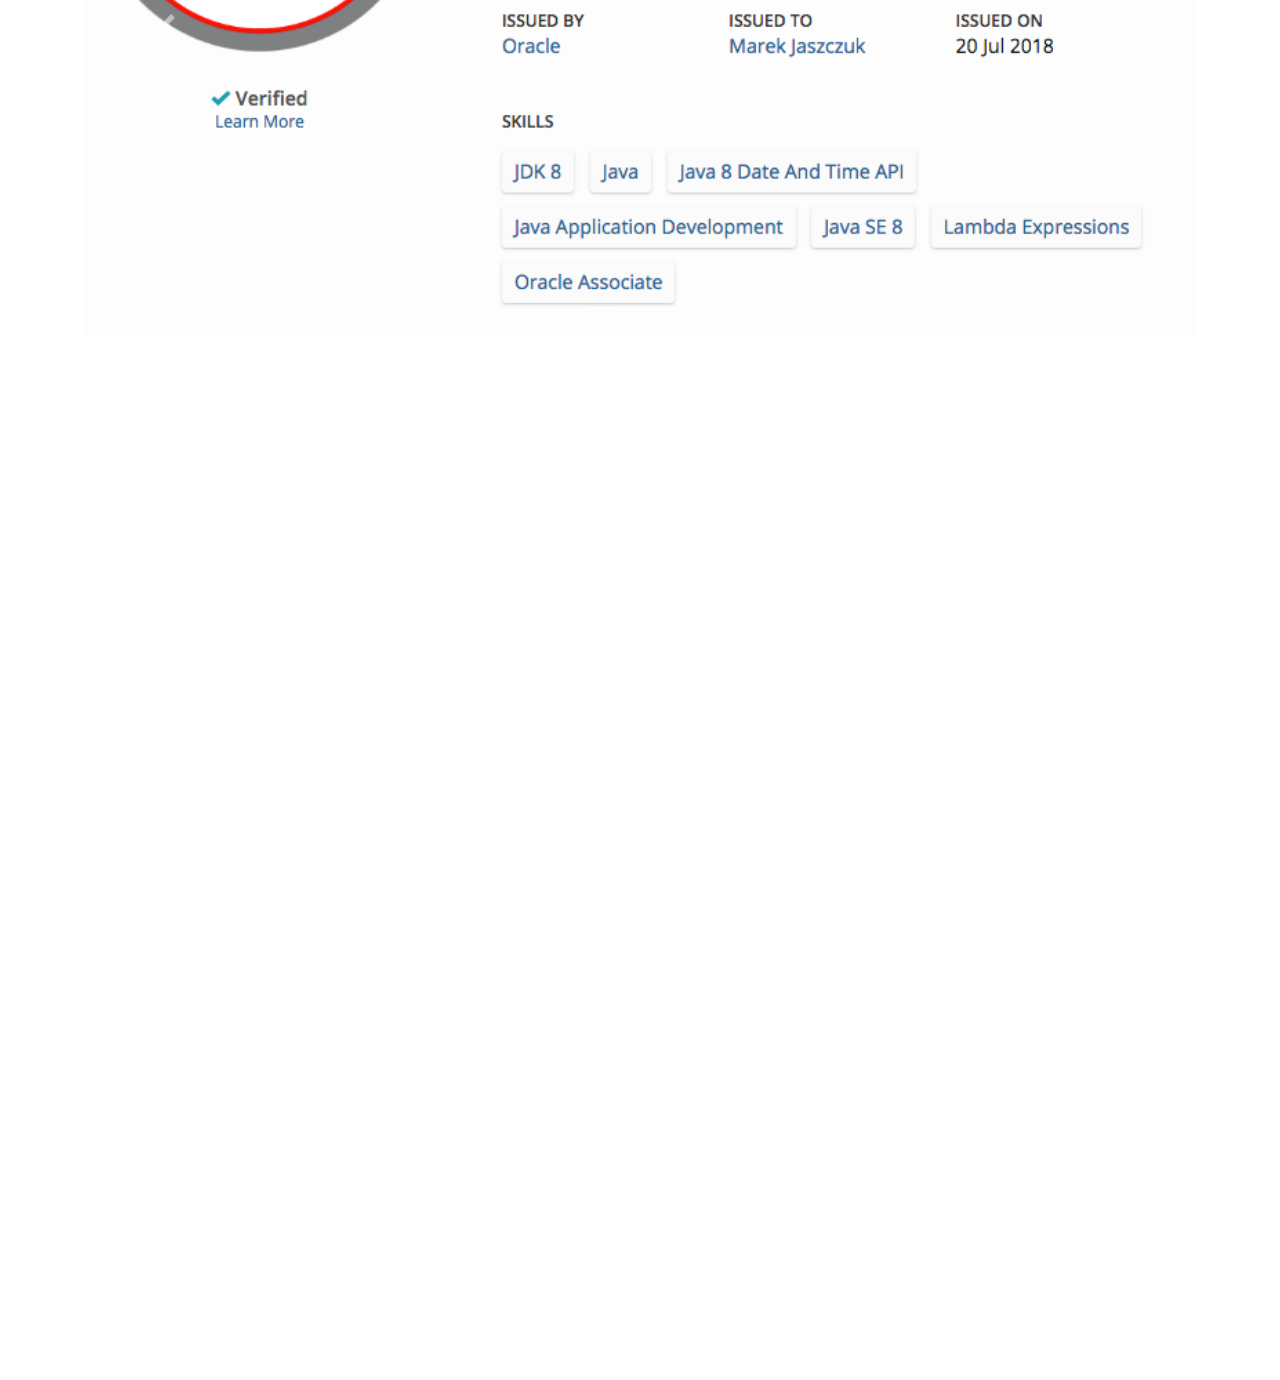
==== commit 479e8caf: "change about me section" ====
--- a/index.html
+++ b/index.html
@@ -62,7 +62,7 @@
         <h2>About Me</h2>
         <div class="container">
             <p>
-                Change this paragraph: Hi! I'm Marek. When I was 10 I had my first PC, 386SX without a harddrive (just A
+                Hi! I'm Marek. When I was 10 I had my first PC, 386SX without a harddrive (just A
                 and B floppy disks). The
                 only way
                 to speak with my computer was through the command line. Since then I love the purity and power of a
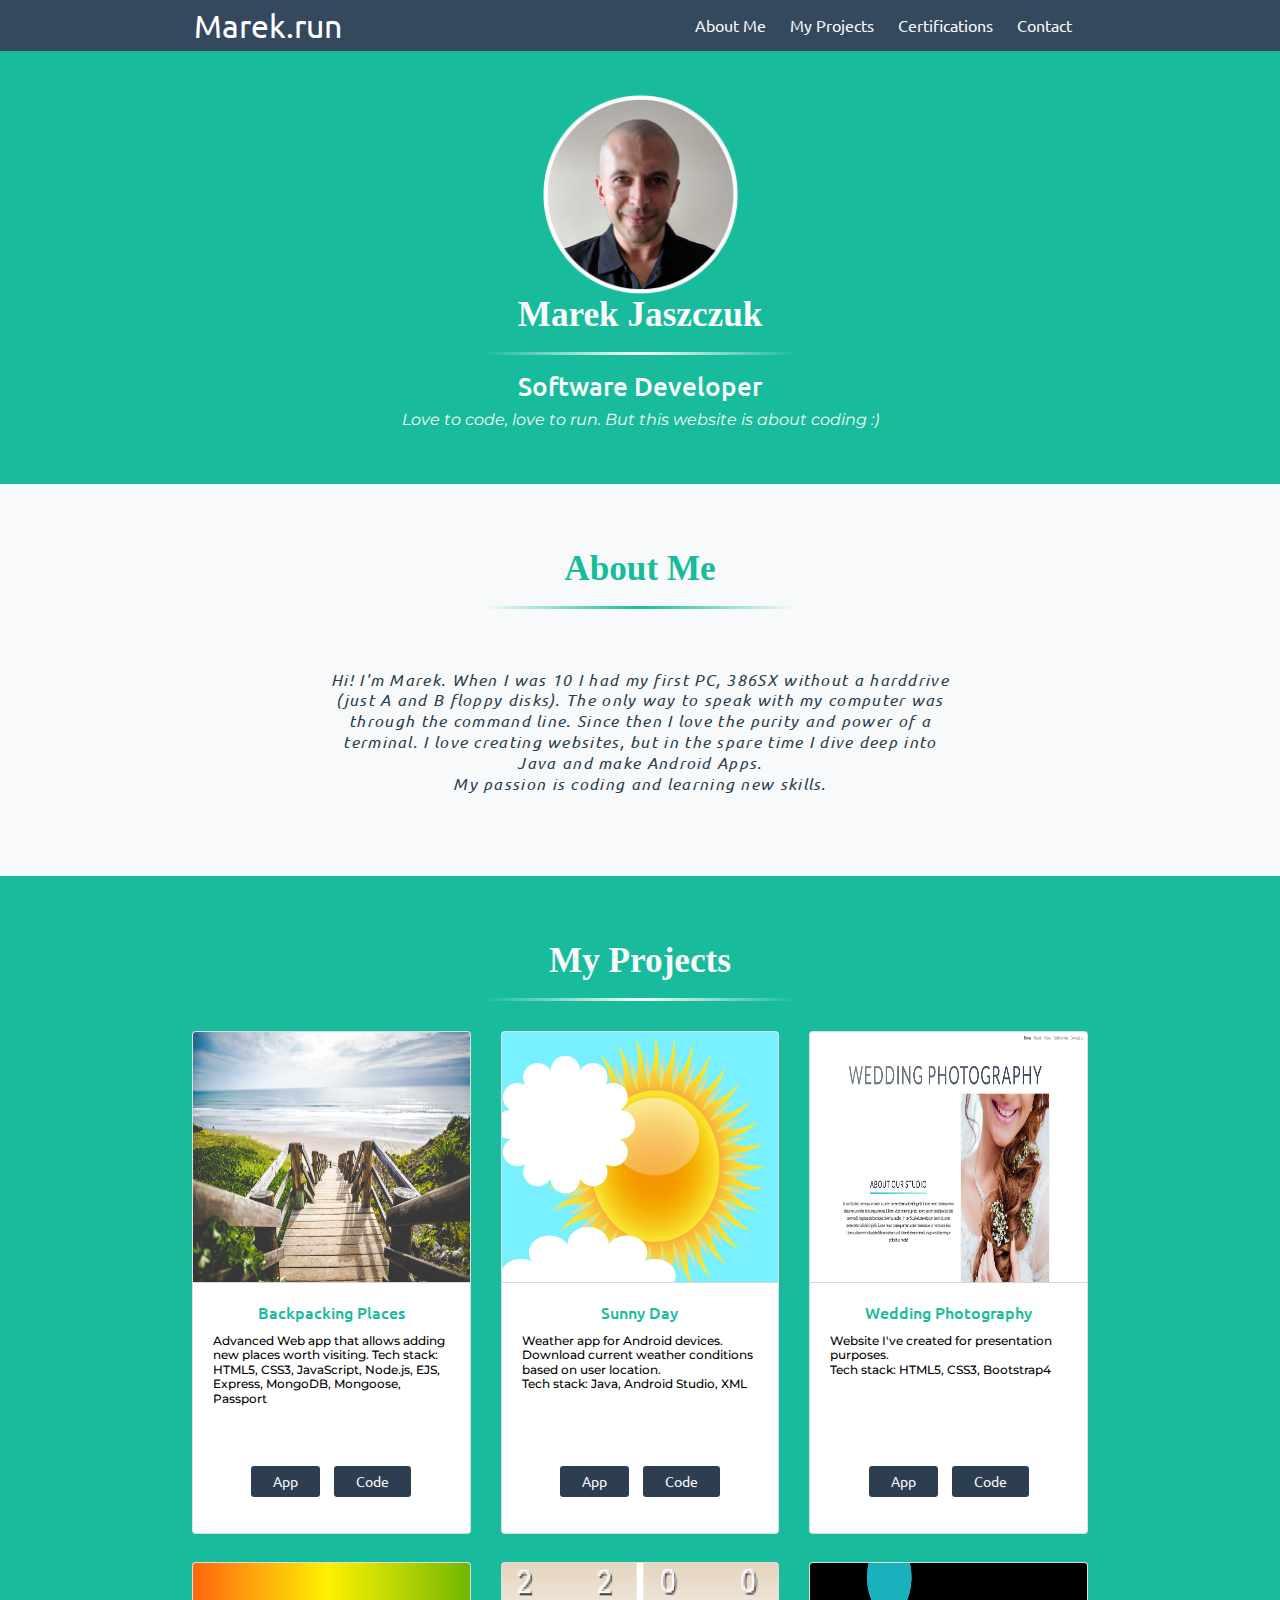
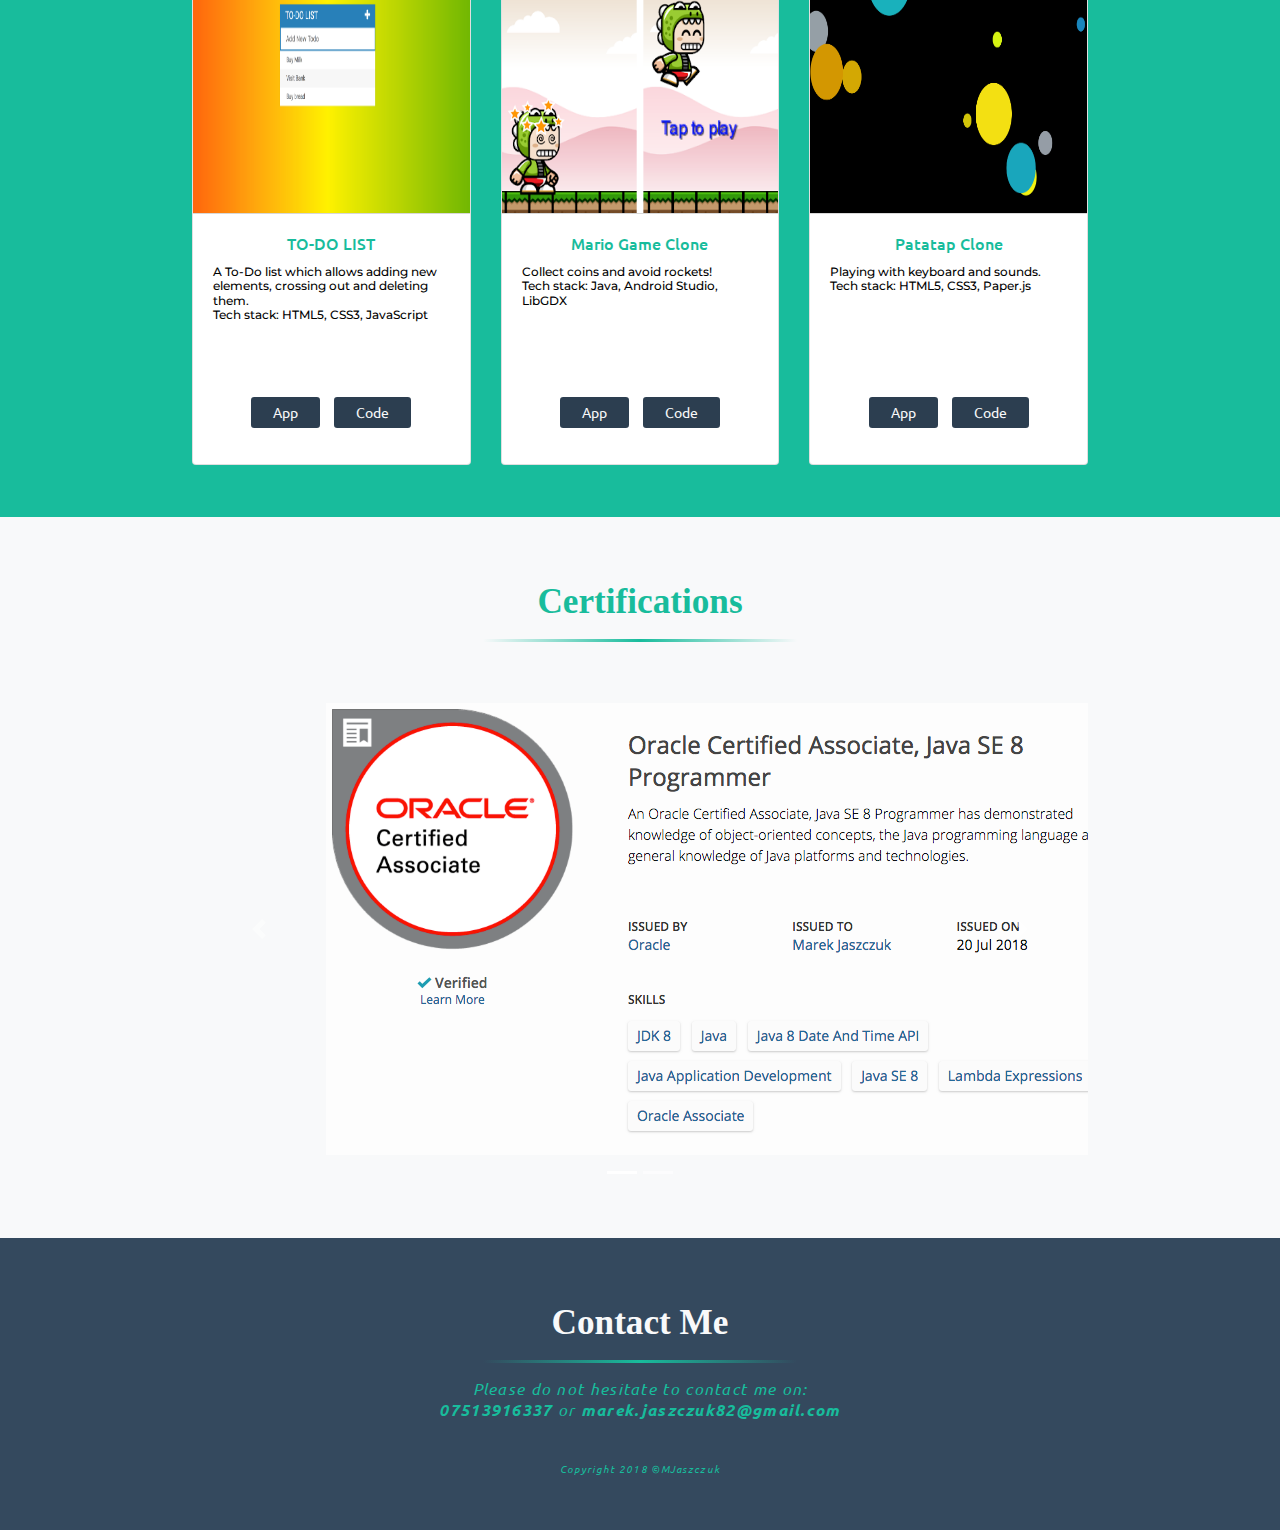
==== commit c84041ee: "final changes" ====
--- a/index.html
+++ b/index.html
@@ -2,334 +2,298 @@
 <html lang="en">
 
 <head>
-    <meta charset="UTF-8">
-    <meta name="viewport" content="width=device-width, initial-scale=1.0">
-    <meta http-equiv="X-UA-Compatible" content="ie=edge">
-    <link rel="stylesheet" href="https://maxcdn.bootstrapcdn.com/bootstrap/4.0.0/css/bootstrap.min.css"
-        integrity="sha384-Gn5384xqQ1aoWXA+058RXPxPg6fy4IWvTNh0E263XmFcJlSAwiGgFAW/dAiS6JXm" crossorigin="anonymous">
-    <!-- <link rel="stylesheet" href="./css/bootstrap.css"> -->
-    <link rel="stylesheet" href="css/my-style.css">
-    <title>Portfolio Marek Jaszczuk</title>
+  <meta charset="UTF-8">
+  <meta name="viewport" content="width=device-width, initial-scale=1.0">
+  <meta http-equiv="X-UA-Compatible" content="ie=edge">
+  <link rel="icon" href="images/favicon.ico">
+  <link href="https://fonts.googleapis.com/css?family=Montserrat:100,400,700|Ubuntu:400,700" rel="stylesheet">
+  <link rel="stylesheet" href="https://use.fontawesome.com/releases/v5.8.2/css/all.css" integrity="sha384-oS3vJWv+0UjzBfQzYUhtDYW+Pj2yciDJxpsK1OYPAYjqT085Qq/1cq5FLXAZQ7Ay" crossorigin="anonymous">
+  <link rel="stylesheet" href="https://maxcdn.bootstrapcdn.com/bootstrap/4.0.0/css/bootstrap.min.css" integrity="sha384-Gn5384xqQ1aoWXA+058RXPxPg6fy4IWvTNh0E263XmFcJlSAwiGgFAW/dAiS6JXm" crossorigin="anonymous">
+  <!-- <link rel="stylesheet" href="./css/bootstrap.css"> -->
+  <link rel="stylesheet" href="css/my-style.css">
+  <title>Portfolio Marek Jaszczuk</title>
 </head>
 
 <body>
-    <nav class="navbar navbar-expand-md navbar-dark my-navbar py-4 fixed-top">
-        <div class="navbar-collapse collapse w-100 order-1 order-md-0 dual-collapse2">
-            <ul class="navbar-nav mr-auto">
-                <li class="nav-item">
-                    <a class="nav-link" href="https://github.com/markj82" target="_blank">Github</a>
-                </li>
-                <li class="nav-item">
-                    <a class="nav-link" href="https://twitter.com/marekj_82" target="_blank">Twitter</a>
-                </li>
-                <li class="nav-item">
-                    <a class="nav-link" href="https://www.linkedin.com/in/marek-jaszczuk/" target="_blank">LinkedIn</a>
-                </li>
-            </ul>
-        </div>
-        <div class="mx-auto order-0">
-            <a class="navbar-brand mx-auto" href="#">marek.run</a>
-            <button class="navbar-toggler" type="button" data-toggle="collapse" data-target=".dual-collapse2">
-                <span class="navbar-toggler-icon"></span>
-            </button>
-        </div>
-        <div class="navbar-collapse collapse w-100 order-3 dual-collapse2">
-            <ul class="navbar-nav ml-auto">
-                <li class="nav-item">
-                    <a class="nav-link" href="#about-me">About Me</a>
-                </li>
-                <li class="nav-item">
-                    <a class="nav-link" href="#projects">Projects</a>
-                </li>
-                <li class="nav-item">
-                    <a class="nav-link" href="#certifications">Certifications</a>
-                </li>
-            </ul>
-        </div>
+  <section id="navbar">
+    <div class="smooth-container container-fluid-navbar">
+      <nav class="navbar navbar-expand-lg navbar-light nav-bcolor nvfixed">
+        <a class="navbar-brand mr-auto" href="#"><i class="fas fa-running fa-lg"></i> Marek.run</a>
+        <button class="navbar-toggler" type="button" data-toggle="collapse" data-target="#navbarSupportedContent" aria-controls="navbarSupportedContent" aria-expanded="false" aria-label="Toggle navigation">
+          <span class="navbar-toggler-icon"></span>
+        </button>
+        <div class="collapse navbar-collapse" id="navbarSupportedContent">
+          <ul class="navbar-nav ml-auto">
+            <li class="nav-item">
+              <a class="nav-link" href="#About-Me">About Me</a>
+            </li>
+            <li class="nav-item">
+              <a class="nav-link" href="#projects">My Projects</a>
+            </li>
+            <li class="nav-item">
+              <a class="nav-link" href="#certifications">Certifications</a>
+            </li>
+            <li class="nav-item">
+              <a class="nav-link" href="#footer"><i class="fas fa-hashtag"></i>Contact</a>
+            </li>
+
+
+          </ul>
+          </ul>
+        </div>
+    </div>
     </nav>
-
-    <div class="my-header mr-green my-white">
-        <div>
-            <img class="my-photo" src="images/mePhotoC.png" alt="photograph of Marek Jaszczuk">
-            <h3>Marek Jaszczuk</h3>
-            <hr>
-            <h3>Software Developer</h3>
-            <h5><em>Love to code, love to run. But this website is about coding :)</em></h5>
-        </div>
-    </div>
-
-    <div class="about-me not-cover-nav" id="about-me">
-        <h2>About Me</h2>
-        <div class="container">
-            <p>
-                Hi! I'm Marek. When I was 10 I had my first PC, 386SX without a harddrive (just A
-                and B floppy disks). The
-                only way
-                to speak with my computer was through the command line. Since then I love the purity and power of a
-                terminal.
-                I love creating websites, but in the spare time I dive deep into Java and make Android Apps.
-                </br>
-                My passion is coding and learning new skills.
+  </section>
+  <section class="container-fluid colored-section" id="My-Header">
+    <div class="my-header mr-green">
+      <div>
+        <img class="my-photo" src="images/mePhotoC.png" alt="photograph of Marek Jaszczuk">
+        <h3 class="section-heading">Marek Jaszczuk</h3>
+        <hr>
+        <h3 class="sub-heading">Software Developer</h3>
+        <p class="section-paragraph"><em>Love to code, love to run. But this website is about coding :)</em></p>
+      </div>
+    </div>
+  </section>
+  <section class="container-fluid white-section" id="About-Me">
+    <div class>
+      <h2 class="white-section-heading">About Me</h2>
+      <hr class="hr1">
+      <div class="container-fluid">
+        <p class="white-section-paragraph">
+          Hi! I'm Marek. When I was 10 I had my first PC, 386SX without a harddrive (just A
+          and B floppy disks). The only way to speak with my computer was through the command line. Since then I love the purity and power of a
+          terminal.
+          I love creating websites, but in the spare time I dive deep into Java and make Android Apps.
+          <br>
+          My passion is coding and learning new skills.
+        </p>
+      </div>
+    </div>
+  </section>
+  <section class=" colored-section" id="projects">
+    <div class="container-fluid">
+      <h3 class="section-heading">My Projects</h3>
+      <hr>
+      <!-- projects pasted from previous portfolio -->
+      <!-- PP 1-->
+      <div class="row">
+        <div class="col-lg-4 col-md-6 col-sm-12">
+          <div class="card">
+            <div class="card-header thumbnail">
+              <img class="card-img-top" alt="Responsive image" src="images/backpack.jpg" alt="image of backpack app">
+            </div>
+            <div class="card-body">
+              <div class="text">
+                <h2 class="card-title">Backpacking Places</h2>
+                <p class="card-text">Advanced Web app that allows adding new places worth visiting.
+                  Tech stack: HTML5, CSS3, JavaScript, Node.js, EJS, Express, MongoDB, Mongoose, Passport</p>
+              </div>
+              <div class="buttons">
+                <div class="btn-group">
+                  <form action="https://gentle-reef-22600.herokuapp.com/" target="_blank">
+                    <input type="submit" class="btn btn-sm btn-outline-dark download1" value="App">
+
+                  </form>
+                  <form action="https://github.com/markj82/backpackingplaces" target="_blank">
+                    <input type="submit" class="btn btn-sm btn-outline-dark download1" value="Code">
+                  </form>
+                </div>
+              </div>
+            </div>
+          </div>
+        </div>
+        <!-- PP2 -->
+        <div class="col-lg-4 col-md-6 col-sm-12">
+          <div class="card">
+            <div class="card-header thumbnail">
+              <img class="card-img-top" src="images/sunny-day.jpg" alt="image of sunny day app">
+            </div>
+            <div class="card-body">
+              <div class="text">
+                <h2 class="card-title">Sunny Day</h2>
+                <p class="card-text">  Weather app for Android devices. Download current weather conditions based on user
+                  location.
+                  <br>
+                  Tech stack: Java, Android Studio, XML</p>
+              </div>
+              <div class="buttons">
+                <div class="btn-group">
+                  <form action="https://play.google.com/store/apps/details?id=com.blogspot.goodgamesdev.sunnyday" target="_blank">
+                    <input type="submit" class="btn btn-sm btn-outline-dark download1" value="App">
+
+                  </form>
+                  <form action="https://github.com/markj82/SunnyDay/blob/master/app/src/main/java/com/blogspot/goodgamesdev/sunnyday/MainActivity.java" target="_blank">
+                    <input type="submit" class="btn btn-sm btn-outline-dark download1" value="Code">
+                  </form>
+                </div>
+              </div>
+            </div>
+          </div>
+        </div>
+        <!-- PP3 -->
+        <div class="col-lg-4 col-md-6 col-sm-12">
+          <div class="card">
+            <div class="card-header thumbnail">
+            <img class="card-img-top" src="images/wedding.png" alt="image">
+            </div>
+            <div class="card-body">
+              <div class="text">
+                <h2 class="card-title">Wedding Photography</h2>
+                <p class="card-text">  Website I've created for presentation purposes.
+                  <br>
+                Tech stack: HTML5, CSS3, Bootstrap4</p>
+              </div>
+              <div class="buttons">
+                <div class="btn-group">
+                  <form action="https://markj82.github.io/WeddingPage/index.html" target="_blank">
+                    <input type="submit" class="btn btn-sm btn-outline-dark download1" value="App">
+                  </form>
+                  <form action="https://github.com/markj82/markj82.github.io/blob/master/WeddingPage/index.html" target="_blank">
+                    <input type="submit" class="btn btn-sm btn-outline-dark download1" value="Code">
+                  </form>
+                </div>
+              </div>
+            </div>
+          </div>
+        </div>
+        <!-- PP4 -->
+        <div class="col-lg-4 col-md-6 col-sm-12">
+          <div class="card">
+            <div class="card-header thumbnail">
+              <img class="card-img-top" src="images/todo.png" alt="image of to do list">
+            </div>
+            <div class="card-body">
+              <div class="text">
+                <h2 class="card-title">TO-DO LIST</h2>
+                <p class="card-text">   A To-Do list which allows adding new elements, crossing out and deleting them.
+                  <br>
+                  Tech stack: HTML5, CSS3, JavaScript</p>
+              </div>
+              <div class="buttons">
+                <div class="btn-group">
+                  <form action="https://markj82.github.io/ToDoList/index.html" target="_blank">
+                    <input type="submit" class="btn btn-sm btn-outline-dark download1" value="App">
+                  </form>
+                  <form action="https://github.com/markj82/ToDoList/blob/master/index.html" target="_blank">
+                    <input type="submit" class="btn btn-sm btn-outline-dark download1" value="Code">
+                  </form>
+                </div>
+              </div>
+            </div>
+          </div>
+        </div>
+        <!-- PP5 -->
+        <div class="col-lg-4 col-md-6 col-sm-12">
+          <div class="card">
+            <div class="card-header thumbnail">
+              <img class="card-img-top" src="images/marioclone.png" alt="image of mario clone game">
+            </div>
+            <div class="card-body">
+              <div class="text">
+                <h2 class="card-title">Mario Game Clone</h2>
+                <p class="card-text">Collect coins and avoid rockets!
                 <br>
-                Please do not hesitate to contact me on <strong>07513916337</strong> or
-                <strong>marek.jaszczuk82@gmail.com</strong>
-            </p>
-        </div>
-    </div>
-
-    <div class="my-container mr-green my-white not-cover-nav" id="projects">
-        <h2>Projects</h2>
-        <div class="container">
-            <div class="projects row">
-
-                <!-- projects pasted from previous portfolio -->
-
-                <div class="col-md-4">
-                    <div class="card mb-4 box-shadow">
-                        <img class="card-img-top" src="images/backpack.jpg" alt="image of backpack app">
-                        <div class="card-body">
-                            <p><strong>Backpacking Places</strong></p>
-                            <p class="card-text">
-                                Advanced Web app that allows adding new places worth visiting. Enables sing up and
-                                login.
-                                <br>
-                                Tech stack: HTML5, CSS3, JavaScript, Node.js, EJS, Express, MongoDB, Mongoose, Passport
-                            </p>
-                            <div class="d-flex justify-content-between align-items-center">
-                                <div class="btn-group">
-                                    <form action="https://gentle-reef-22600.herokuapp.com/" target="_blank">
-                                        <input type="submit" class="btn btn-sm btn-outline-secondary" value="App" />
-                                    </form>
-
-                                    <form action="https://github.com/markj82/backpackingplaces" target="_blank">
-                                        <input type="submit" class="btn btn-sm btn-outline-secondary" value="Code" />
-                                    </form>
-                                </div>
-                            </div>
-                        </div>
-                    </div>
-                </div>
-
-                <div class="col-md-4">
-                    <div class="card mb-4 box-shadow">
-                        <img class="card-img-top" src="images/sunny-day.jpg" alt="image of sunny day app">
-                        <div class="card-body">
-                            <p><strong>Sunny Day</strong></p>
-                            <p class="card-text">
-                                Weather app for Android devices. Download current weather conditions based on user
-                                location.
-                                <br>
-                                Tech stack: Java, Android Studio, XML
-                            </p>
-                            <div class="d-flex justify-content-between align-items-center">
-                                <div class="btn-group">
-                                    <form>
-                                        <a href="https://play.google.com/store/apps/details?id=com.blogspot.goodgamesdev.sunnyday"
-                                            class="btn btn-sm btn-outline-secondary" target="_blank">App</a>
-                                    </form>
-                                    <form
-                                        action="https://github.com/markj82/SunnyDay/blob/master/app/src/main/java/com/blogspot/goodgamesdev/sunnyday/MainActivity.java"
-                                        target="_blank">
-                                        <input type="submit" class="btn btn-sm btn-outline-secondary" value="Code" />
-                                    </form>
-                                </div>
-                            </div>
-                        </div>
-                    </div>
-                </div>
-
-                <div class="col-md-4">
-                    <div class="card mb-4 box-shadow">
-                        <img class="card-img-top" src="images/wedding.png" alt="image">
-                        <div class="card-body">
-                            <p><strong>Wedding Photography</strong></p>
-                            <p class="card-text">
-                                Website I've created for presentation purposes.
-                                <br>
-                                Tech stack: HTML5, CSS3, Bootstrap4
-                            </p>
-                            <div class="d-flex justify-content-between align-items-center">
-                                <div class="btn-group">
-
-                                    <form action="https://markj82.github.io/WeddingPage/index.html" target="_blank">
-                                        <input type="submit" class="btn btn-sm btn-outline-secondary" value="App" />
-                                    </form>
-
-                                    <form
-                                        action="https://github.com/markj82/markj82.github.io/blob/master/WeddingPage/index.html"
-                                        target="_blank">
-                                        <input type="submit" class="btn btn-sm btn-outline-secondary" value="Code" />
-                                    </form>
-                                </div>
-                            </div>
-                        </div>
-                    </div>
-                </div>
-
-                <div class="col-md-4">
-                    <div class="card mb-4 box-shadow">
-                        <img class="card-img-top" src="images/todo.png" alt="image of to do list">
-                        <div class="card-body">
-                            <p><strong>TO-DO LIST</strong></p>
-                            <p class="card-text">
-                                A To-Do list which allows adding new elements, crossing and deleting them
-                                <br>
-                                Tech stack: HTML5, CSS3, JavaScript
-                            </p>
-                            <div class="d-flex justify-content-between align-items-center">
-                                <div class="btn-group">
-
-                                    <form action="https://markj82.github.io/ToDoList/index.html" target="_blank">
-                                        <input type="submit" class="btn btn-sm btn-outline-secondary" value="App" />
-                                    </form>
-
-                                    <form action="https://github.com/markj82/ToDoList/blob/master/index.html"
-                                        target="_blank">
-                                        <input type="submit" class="btn btn-sm btn-outline-secondary" value="Code" />
-                                    </form>
-
-                                </div>
-                            </div>
-                        </div>
-                    </div>
-                </div>
-
-                <div class="col-md-4">
-                    <div class="card mb-4 box-shadow">
-                        <img class="card-img-top" src="images/cssclock.png" alt="image of css analog clock">
-                        <div class="card-body">
-                            <p><strong>CSS Analog Clock</strong></p>
-                            <p class="card-text">
-                                Analog CSS Clock
-                                <br>
-                                Tech stack: HTML5, CSS3, JavaScript
-                            </p>
-                            <div class="d-flex justify-content-between align-items-center">
-                                <div class="btn-group">
-                                    <form action="https://markj82.github.io/CssClock/index.html" target="_blank">
-                                        <input type="submit" class="btn btn-sm btn-outline-secondary" value="App" />
-                                    </form>
-
-                                    <form
-                                        action="https://github.com/markj82/markj82.github.io/blob/master/CssClock/index.html"
-                                        target="_blank">
-                                        <input type="submit" class="btn btn-sm btn-outline-secondary" value="Code" />
-                                    </form>
-
-                                </div>
-                            </div>
-                        </div>
-                    </div>
-                </div>
-
-                <div class="col-md-4">
-                    <div class="card mb-4 box-shadow">
-                        <img class="card-img-top" src="images/patatapSc.png" alt="image">
-                        <div class="card-body">
-                            <p><strong>Patatap Clone</strong></p>
-                            <p class="card-text">
-                                Playing with keyboard and sounds.
-                                <br>
-                                Tech stack: HTML5, CSS3, Paper.js
-                            </p>
-                            <div class="d-flex justify-content-between align-items-center">
-                                <div class="btn-group">
-
-                                    <form action="https://markj82.github.io/PatatapClone/circles.html" target="_blank">
-                                        <input type="submit" class="btn btn-sm btn-outline-secondary" value="App" />
-                                    </form>
-
-                                    <form
-                                        action="https://github.com/markj82/markj82.github.io/blob/master/PatatapClone/circles.html"
-                                        target="_blank">
-                                        <input type="submit" class="btn btn-sm btn-outline-secondary" value="Code" />
-                                    </form>
-                                </div>
-
-                            </div>
-                        </div>
-                    </div>
-                </div>
-
-                <div class="col-md-4">
-                    <div class="card mb-4 box-shadow">
-                        <img class="card-img-top" src="images/marioclone.png" alt="image of mario clone game">
-                        <div class="card-body">
-                            <p><strong>Mario Game Clone</strong></p>
-                            <p class="card-text">
-                                Collect coins and avoid rockets!
-                                <br>
-                                Tech stack: Java, Android Studio, LibGDX
-                            </p>
-                            <div class="d-flex justify-content-between align-items-center">
-                                <div class="btn-group">
-                                    <!-- much better, cleaner way to make button and link -->
-                                    <form>
-                                        <a href="https://play.google.com/store/apps/details?id=com.blogspot.goodgamesdev"
-                                            class="btn btn-sm btn-outline-secondary" target="_blank">App</a>
-                                    </form>
-                                    <form>
-                                        <a href="https://github.com/markj82/CoinMan/blob/master/core/src/com/blogspot/goodgamesdev/CoinMan.java"
-                                            class="btn btn-sm btn-outline-secondary" target="_blank">Code</a>
-                                    </form>
-
-                                </div>
-
-                            </div>
-                        </div>
-                    </div>
-                </div>
-
-
-
-                <!-- projects pasted from previous portfolio -->
-
-            </div>
-        </div>
-    </div>
-
-    <div class="certifications not-cover-nav" id="certifications">
-        <h2>Certifications</h2>
-
-        <!-- CAROUSEL -->
-        <div class="container">
-            <div id="carouselExampleIndicators" class="carousel slide" data-ride="carousel">
-                <ol class="carousel-indicators">
-                    <li data-target="#carouselExampleIndicators" data-slide-to="0" class="active"></li>
-                    <li data-target="#carouselExampleIndicators" data-slide-to="1"></li>
-                    <li data-target="#carouselExampleIndicators" data-slide-to="2"></li>
-                </ol>
-                <div class="carousel-inner">
-                    <div class="carousel-item active">
-                        <img class="d-block w-100" src="images/javaOracle.png" alt="First slide">
-                    </div>
-                    <div class="carousel-item">
-                        <img class="d-block w-100" src="images/udemyColtWeb.jpg" alt="Second slide">
-                    </div>
-                </div>
-                <a class="carousel-control-prev" href="#carouselExampleIndicators" role="button" data-slide="prev">
-                    <span class="carousel-control-prev-icon" aria-hidden="true"></span>
-                    <span class="sr-only">Previous</span>
-                </a>
-                <a class="carousel-control-next" href="#carouselExampleIndicators" role="button" data-slide="next">
-                    <span class="carousel-control-next-icon" aria-hidden="true"></span>
-                    <span class="sr-only">Next</span>
-                </a>
-            </div>
-        </div>
-    </div>
-
-
-    <script src="https://code.jquery.com/jquery-3.3.1.slim.min.js"
-        integrity="sha384-q8i/X+965DzO0rT7abK41JStQIAqVgRVzpbzo5smXKp4YfRvH+8abtTE1Pi6jizo" crossorigin="anonymous">
-    </script>
-    <script src="https://cdnjs.cloudflare.com/ajax/libs/popper.js/1.14.7/umd/popper.min.js"
-        integrity="sha384-UO2eT0CpHqdSJQ6hJty5KVphtPhzWj9WO1clHTMGa3JDZwrnQq4sF86dIHNDz0W1" crossorigin="anonymous">
-    </script>
-    <script src="https://stackpath.bootstrapcdn.com/bootstrap/4.3.1/js/bootstrap.min.js"
-        integrity="sha384-JjSmVgyd0p3pXB1rRibZUAYoIIy6OrQ6VrjIEaFf/nJGzIxFDsf4x0xIM+B07jRM" crossorigin="anonymous">
-    </script>
-    <script src="./js/zenscroll.js"></script>
+                Tech stack: Java, Android Studio, LibGDX</p>
+              </div>
+              <div class="buttons">
+                <div class="btn-group">
+                  <form action="https://play.google.com/store/apps/details?id=com.blogspot.goodgamesdev" target="_blank">
+                    <input type="submit" class="btn btn-sm btn-outline-dark download1" value="App">
+                  </form>
+                  <form action="https://github.com/markj82/CoinMan/blob/master/core/src/com/blogspot/goodgamesdev/CoinMan.java" target="_blank">
+                  <input type="submit" class="btn btn-sm btn-outline-dark download1" value="Code">
+                  </form>
+                </div>
+              </div>
+            </div>
+          </div>
+        </div>
+        <!-- PP6 -->
+        <div class="col-lg-4 col-md-6 col-sm-12">
+          <div class="card">
+            <div class="card-header thumbnail">
+              <img class="card-img-top" src="images/patatapSc.png" alt="image">
+            </div>
+            <div class="card-body">
+              <div class="text">
+                <h2 class="card-title">Patatap Clone</h2>
+                <p class="card-text">  Playing with keyboard and sounds.
+                <br>
+                Tech stack: HTML5, CSS3, Paper.js</p>
+              </div>
+              <div class="buttons">
+                <div class="btn-group">
+                  <form action="https://markj82.github.io/PatatapClone/circles.html" target="_blank">
+                    <input type="submit" class="btn btn-sm btn-outline-dark download1" value="App">
+                  </form>
+                  <form action="https://github.com/markj82/markj82.github.io/blob/master/PatatapClone/circles.html" target="_blank">
+                    <input type="submit" class="btn btn-sm btn-outline-dark download1" value="Code">
+                  </form>
+                </div>
+              </div>
+            </div>
+          </div>
+        </div>
+        <!-- PP6 -->
+  </section>
+
+  <section class="container-fluid white-section" id="certifications">
+    <div class="certifications ">
+      <h2 class="white-section-heading">Certifications</h2>
+      <hr class="hr1">
+
+      <!-- CAROUSEL -->
+      <div class="container-carousel">
+        <div id="carouselExampleIndicators" class="carousel slide" data-ride="carousel">
+          <ol class="carousel-indicators">
+            <li data-target="#carouselExampleIndicators" data-slide-to="0" class="active"></li>
+            <li data-target="#carouselExampleIndicators" data-slide-to="1"></li>
+          </ol>
+          <div class="carousel-inner">
+            <div class="carousel-item active">
+              <img class="testimonial-image" src="images/javaOracle.png" alt="First slide">
+            </div>
+            <div class="carousel-item">
+              <img class="testimonial-image" src="images/udemyColtWeb.jpg" alt="Second slide">
+            </div>
+            <a class="carousel-control-prev" href="#carouselExampleIndicators" role="button" data-slide="prev">
+              <span class="carousel-control-prev-icon" aria-hidden="true"></span>
+              <span class="sr-only">Previous</span>
+            </a>
+            <a class="carousel-control-next" href="#carouselExampleIndicators" role="button" data-slide="next">
+              <span class="carousel-control-next-icon" aria-hidden="true"></span>
+              <span class="sr-only">Next</span>
+            </a>
+          </div>
+        </div>
+      </div>
+    </div>
+  </section>
+  <!-- Footer Section -->
+  <footer class="footer-section " id="footer">
+    <div class="container-fluid">
+      <h2 class="section-heading">Contact Me</h2>
+      <hr class="hr2">
+      <p class="footer-section-paragraph">
+        Please do not hesitate to contact me on:
+        <br> <strong>07513916337</strong> or
+        <strong>marek.jaszczuk82@gmail.com</strong>
+      </p>
+      <a href="https://github.com/markj82" target="_blank"><i class="footer-icon fab fa-github fa-3x"></i></a>
+      <a href="https://twitter.com/marekj_82" target="_blank"><i class="footer-icon fab fa-twitter-square fa-3x"></i></a>
+      <a href="https://www.linkedin.com/in/marek-jaszczuk/" target="_blank"><i class="footer-icon fab fa-linkedin fa-3x"></i></a>
+      <p class="copyright-paragraph"> Copyright 2018 ©MJaszczuk</p>
+    </div>
+  </footer>
+
+  <script src="https://code.jquery.com/jquery-3.3.1.slim.min.js" integrity="sha384-q8i/X+965DzO0rT7abK41JStQIAqVgRVzpbzo5smXKp4YfRvH+8abtTE1Pi6jizo" crossorigin="anonymous">
+  </script>
+  <script src="https://cdnjs.cloudflare.com/ajax/libs/popper.js/1.14.7/umd/popper.min.js" integrity="sha384-UO2eT0CpHqdSJQ6hJty5KVphtPhzWj9WO1clHTMGa3JDZwrnQq4sF86dIHNDz0W1" crossorigin="anonymous">
+  </script>
+  <script src="https://stackpath.bootstrapcdn.com/bootstrap/4.3.1/js/bootstrap.min.js" integrity="sha384-JjSmVgyd0p3pXB1rRibZUAYoIIy6OrQ6VrjIEaFf/nJGzIxFDsf4x0xIM+B07jRM" crossorigin="anonymous">
+  </script>
+  <script src="./js/zenscroll.js"></script>
 </body>
 
 </html>--- a/css/my-style.css
+++ b/css/my-style.css
@@ -1,39 +1,11 @@
-.my-navbar {
-    background-color: #2c3e50;
-    text-transform: uppercase;
-    font-weight: 800;
-    font-family: "Lato","Helvetica Neue",Helvetica,Arial,sans-serif;
-    color: white;
-    letter-spacing: 0.1em
-}
-
-.my-white {
-    color: white;
-}
-
-.mr-green {
-    background: #18bc9c;
-}
-
-.my-header {
-    height: 60vh;
+
+/* temp */
+body {
+    font-family: 'ubuntu', sans-serif;
     text-align: center;
-    margin-top: 80px;
-    /* change margin top as this is temp solution */
-}
-
-.about-me {
-    text-align: center;
-}
-
-.projects {
-    /* temporary height, need to change it to be responsive */
-    height: 1750px;
-}
-
-.my-photo {
-    height: 200px;
-    margin-top: 30px;
+}
+form {
+  display:inline-block;;
 }
 
 hr {
@@ -41,37 +13,309 @@
     width: 35%;
     height: 3px;
     background: white;
-    background-image: linear-gradient(to right, #18bc9c, white, #18bc9c);
-}
-
-h3, h5 {
-    font-weight: 100;
-}
-
-/* temp */
-body {
-    height: 500vh;
-}
-
-h2 {
-    font-weight: 100;
-    letter-spacing: 0.2em;
-    text-align: center; 
-}
-
-p {
-    font-size: 1.3em;
-    color: black;
-}
-
-.card-text p {
-    color: black;
-}
-
-.not-cover-nav {
-    padding-top: 6%;
-}
+    background-image: linear-gradient(to right, #18bc9c, #F8F9FA, #18bc9c);
+}
+.hr1 {
+    border: 0;
+    width: 35%;
+    height: 3px;
+    background: #18bc9c;
+    background-image: linear-gradient(to right, #F8F9FA, #18bc9c, #F8F9FA);
+}
+.hr2 {
+    border: 0;
+    width: 35%;
+    height: 3px;
+    background: #18bc9c;
+    background-image: linear-gradient(to right, #34495e, #18bc9c, #34495e);
+}
+h1, h2, h3, h4, h5, h6 {
+  font-family: Montserrat-Bold;
+}
+a {
+  color: white;
+}
+a:hover{
+  color: #18bc9c;
+}
+.container-fluid {
+  padding: 5% 15% 3%;
+}
+/*SECTION COLOR'S*/
+.colored-section {
+  background-color: #18bc9c;
+}
+
+.white-section {
+  background-color: #F8F9FA;
+}
+.footer-section {
+  background-color:rgb(52, 73, 94);
+  color:#F8F9FA;
+}
+
+/* NAVBAR */
+/* #Navbar-Section */
+
+.nav-bcolor{
+  background-color: rgb(52, 73, 94);
+}
+
+.navbar {
+  padding: 0;
+}
+
+.navbar-brand {
+  padding: 0.1rem;
+  font-family: Ubuntu;
+  font-size: 2rem;
+}
+
+.navbar-expand-lg .navbar-nav .nav-link {
+  padding-right: 1rem;
+}
+
+.navbar-light .navbar-nav .active>.nav-link {
+  color: #18bc9c;
+}
+
+.navbar-light .navbar-nav .nav-link {
+  color: #F8F9FA;
+}
+.navbar-light .navbar-nav .nav-link:focus {
+  color: #18bc9c;
+}
+
+.navbar-light .navbar-nav .nav-link:hover {
+  color: #18bc9c;
+}
+
+.navbar-light .navbar-brand {
+  color: white;
+}
+.navbar-light .navbar-brand:hover {
+  color: #18bc9c;
+}
+.navbar-light .navbar-brand:focus {
+  color: #18bc9c;
+}
+
+
+.navbar {
+  padding: 0;
+}
+.navbar-expand-lg .navbar-nav .nav-link {
+  padding-right: 1rem;
+}
+.nvfixed {
+  left: 0;
+  padding-left: 15%;
+  padding-right: 15%;
+  position: fixed;
+  right: 0;
+  top: 0;
+  z-index: 1030;
+}
+.navbar-brand {
+  padding: 0.1rem;
+  font-family: Ubuntu;
+  font-size: 2rem;
+}
+.navbar-dark .navbar-nav .nav-link {
+color: #18bc9c;
+}
+
+
+/* HEADINGS & Paragraphs */
+.big-heading {
+  color: #F8F9FA;
+  font-family: 'Ubuntu', sans-serif;
+  font-size: 3.5rem;
+  font-weight: 700;
+  line-height: 1.4;
+}
+
+.white-section-heading{
+  color: #18bc9c;
+  font-size: 2.2rem;
+  font-weight: 600;
+  text-align: center;
+}
+.section-heading {
+  color: #F8F9FA;
+  font-size: 2.2rem;
+  font-weight: 600;
+}
+
+.sub-heading {
+  font-family: Ubuntu;
+  font-weight: 500;
+  font-size: 1.6rem;
+  color: #F8F9FA;
+}
+
+.section-paragraph {
+  font-family: Montserrat;
+  line-height: 1.2;
+  font-size: 1rem;
+  font-weight: 400;
+  color: #F8F9FA;
+}
+.white-section-paragraph {
+  letter-spacing: 1.3px;
+  font-style: italic;
+  font-family: Ubuntu;
+  line-height: 1.3;
+  font-size: 1rem;
+  font-weight: 500;
+  color:#2C3E50;
+}
+.footer-section-paragraph {
+  letter-spacing: 1.3px;
+  font-style: italic;
+  font-family: Ubuntu;
+  line-height: 1.3;
+  font-size: 1rem;
+  font-weight: 500;
+  color:#18bc9c;
+}
+.copyright-paragraph {
+  letter-spacing: 1.3px;
+  font-style: italic;
+  font-family: Ubuntu;
+  line-height: 1.3;
+  font-size: 0.65rem;
+  font-weight: 500;
+  color:#18bc9c;
+}
+
+
+
+/* #PROJECTS SECTION */
+
+/* <---CARD's---> */
+.buttons{
+  padding: 10% 0 15%;
+}
+
+.card{
+
+  margin: 5% 0;
+  }
+  .card-img-top{
+  height: 250px;
+  width: 100%;
+}
+.text{
+  height: 140px;
+}
+ .card-header{
+ padding:0;
+ }
+ .card-body{
+   height: 250px;
+ }
+.card-title{
+    font-family: Ubuntu;
+    font-weight: 500;
+    font-size: 1rem;
+    color: #18bc9c;
+}
+.card-text {
+  text-align: left;
+  font-family: Montserrat;
+  line-height: 1.2;
+  font-size: 0.75rem;
+  font-weight: 500;
+  color: black;
+}
+
+.download1 {
+  padding: 3px 20px;
+  color: #212529;
+  margin: 0 7px 10px;
+  word-wrap: break-word;
+}
+
+.btn-outline-dark:hover {
+  color: #f8f9fa;
+  background-color: #18bc9c;
+  border-color: #f8f9fa;
+}
+
+.btn-outline-dark {
+  color: #f8f9fa;
+  border-color: #2C3E50;
+  background-color: #2C3E50;
+}
+
+.btn {
+  border: 2px solid #2C3E50;
+}
+/* CAROUSEL SECTION */
+
+.carousel-inner {
+padding: 5% 15%;
+
+}
+/* FOOTER SECTION */
+.footer-icon{
+  margin:3% 2%
+}
+/*
+OTHER */
+.my-photo {
+    height: 200px;
+    margin-top: 30px;
+}
+
 
 .my-container {
     width: 100%;
+}
+
+
+@media (max-width: 1180px) {
+
+  body {
+    text-align: center;
+  }
+  .text{
+    height: 160px;
+  }
+  .card {
+    margin: 7% 20%;
+    max-width: 60%;
+    min-width: 240px;
+  }
+}
+
+
+@media (max-width: 1180px) {
+
+  body {
+    text-align: center;
+  }
+  .text{
+    height: 160px;
+  }
+  .card {
+    margin: 7% 20%;
+    max-width: 60%;
+    min-width: 240px;
+  }
+}
+@media (max-width: 1050px) {
+
+  body {
+    text-align: center;
+  }
+  .text{
+    height: 160px;
+  }
+  .card {
+    margin: 7% 20%;
+    max-width: 60%;
+    min-width: 300px;
+  }
 }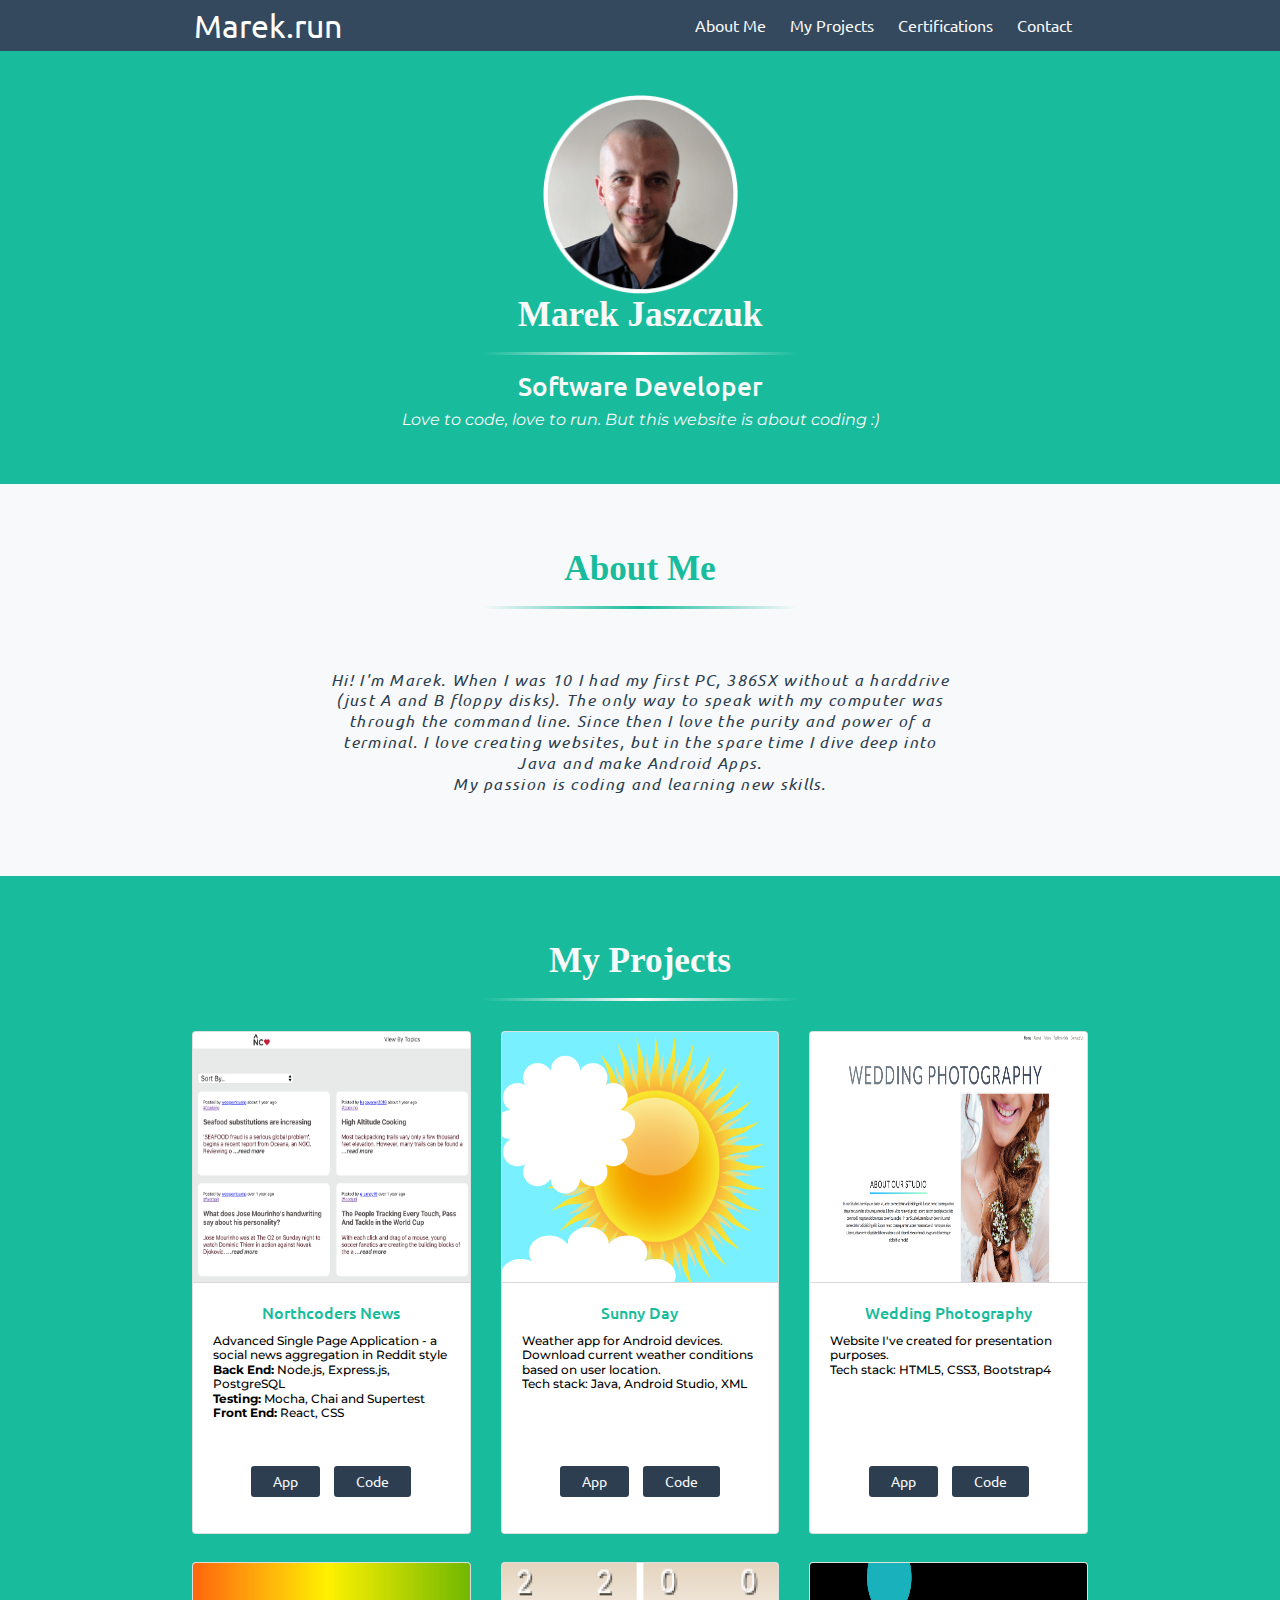
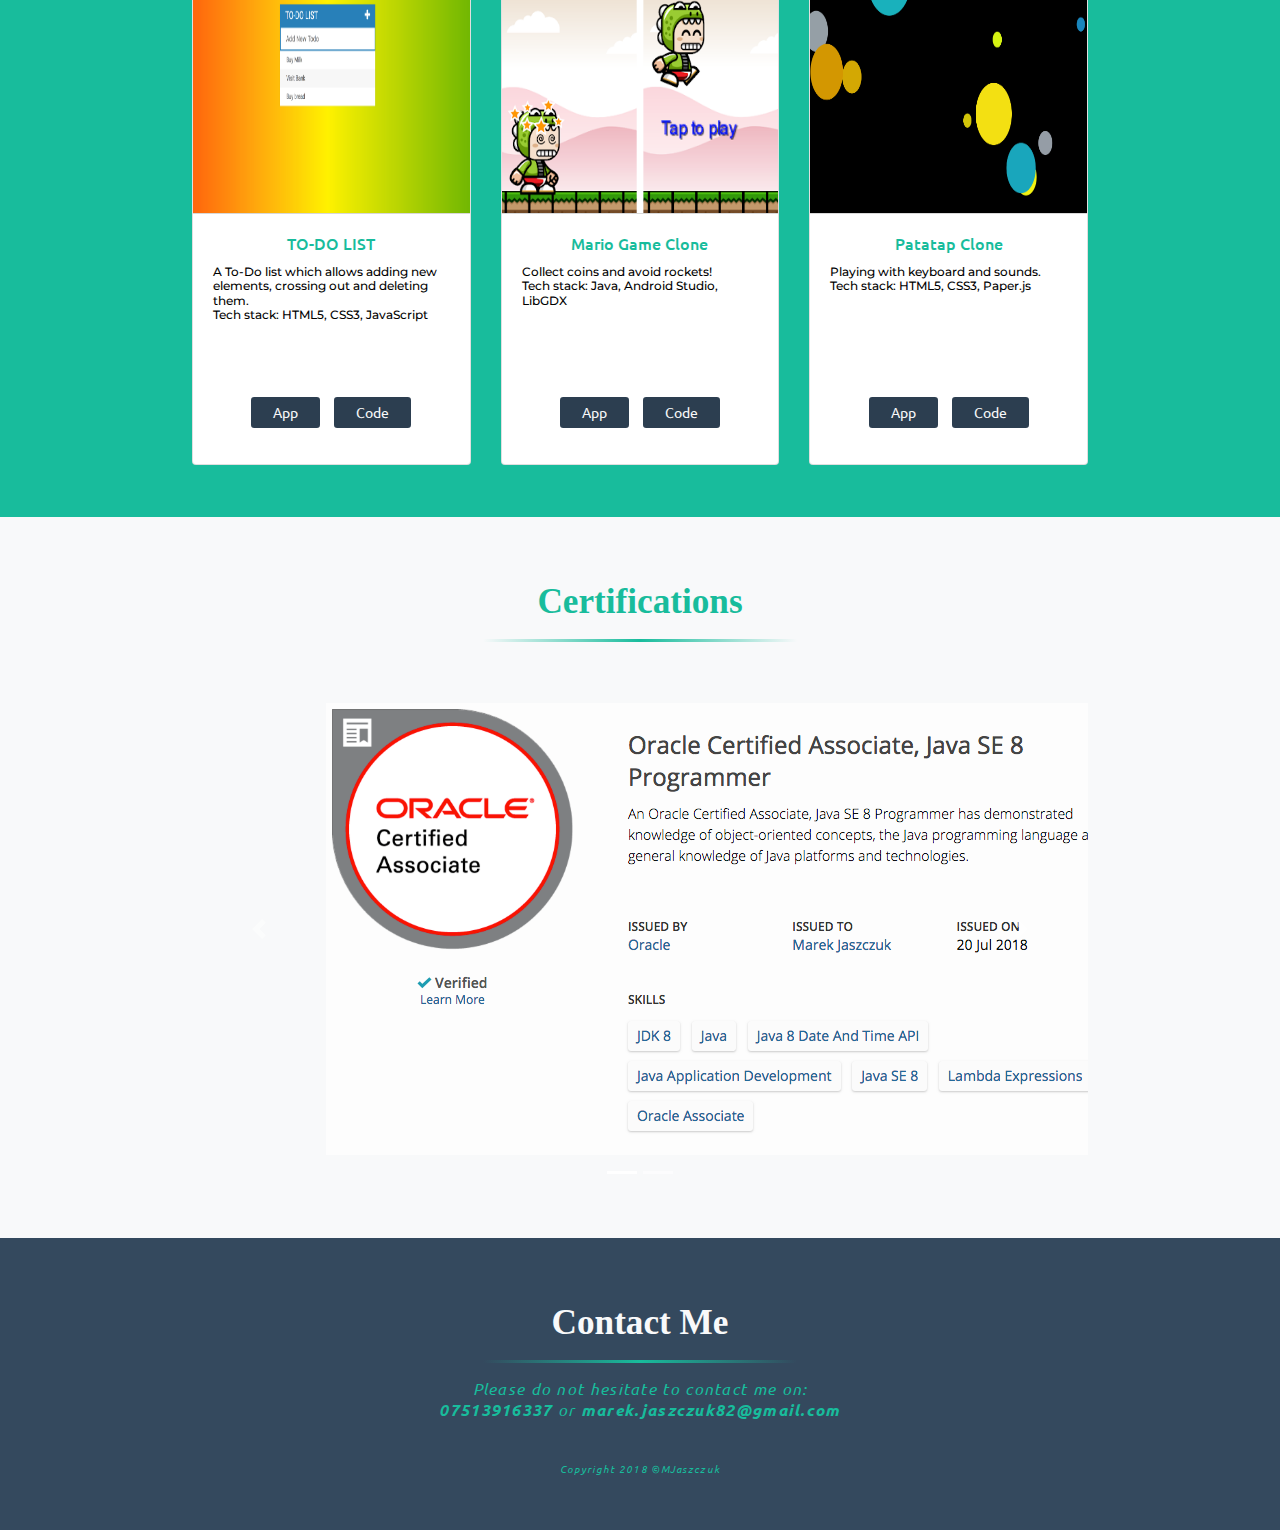
==== commit ee6c41dd: "add nc news to portfolio" ====
--- a/index.html
+++ b/index.html
@@ -81,21 +81,27 @@
         <div class="col-lg-4 col-md-6 col-sm-12">
           <div class="card">
             <div class="card-header thumbnail">
-              <img class="card-img-top" alt="Responsive image" src="images/backpack.jpg" alt="image of backpack app">
-            </div>
-            <div class="card-body">
-              <div class="text">
-                <h2 class="card-title">Backpacking Places</h2>
-                <p class="card-text">Advanced Web app that allows adding new places worth visiting.
-                  Tech stack: HTML5, CSS3, JavaScript, Node.js, EJS, Express, MongoDB, Mongoose, Passport</p>
-              </div>
-              <div class="buttons">
-                <div class="btn-group">
-                  <form action="https://gentle-reef-22600.herokuapp.com/" target="_blank">
-                    <input type="submit" class="btn btn-sm btn-outline-dark download1" value="App">
-
-                  </form>
-                  <form action="https://github.com/markj82/backpackingplaces" target="_blank">
+              <img class="card-img-top" alt="Responsive image" src="images/nc-news-screen.png" alt="screen shot of nc news website">
+            </div>
+            <div class="card-body">
+              <div class="text">
+                <h2 class="card-title">Northcoders News</h2>
+                <p class="card-text">Advanced Single Page Application - a social news aggregation in Reddit style
+                </br>
+                  <strong>Back End: </strong>Node.js, Express.js, PostgreSQL
+                </br>
+                  <strong>Testing: </strong>Mocha, Chai and Supertest
+                </br>
+                  <strong>Front End: </strong>React, CSS
+                </p>
+              </div>
+              <div class="buttons">
+                <div class="btn-group">
+                  <form action="https://nc-news-mj.netlify.com/" target="_blank">
+                    <input type="submit" class="btn btn-sm btn-outline-dark download1" value="App">
+
+                  </form>
+                  <form action="https://github.com/markj82/portfolio-nc-news-front" target="_blank">
                     <input type="submit" class="btn btn-sm btn-outline-dark download1" value="Code">
                   </form>
                 </div>
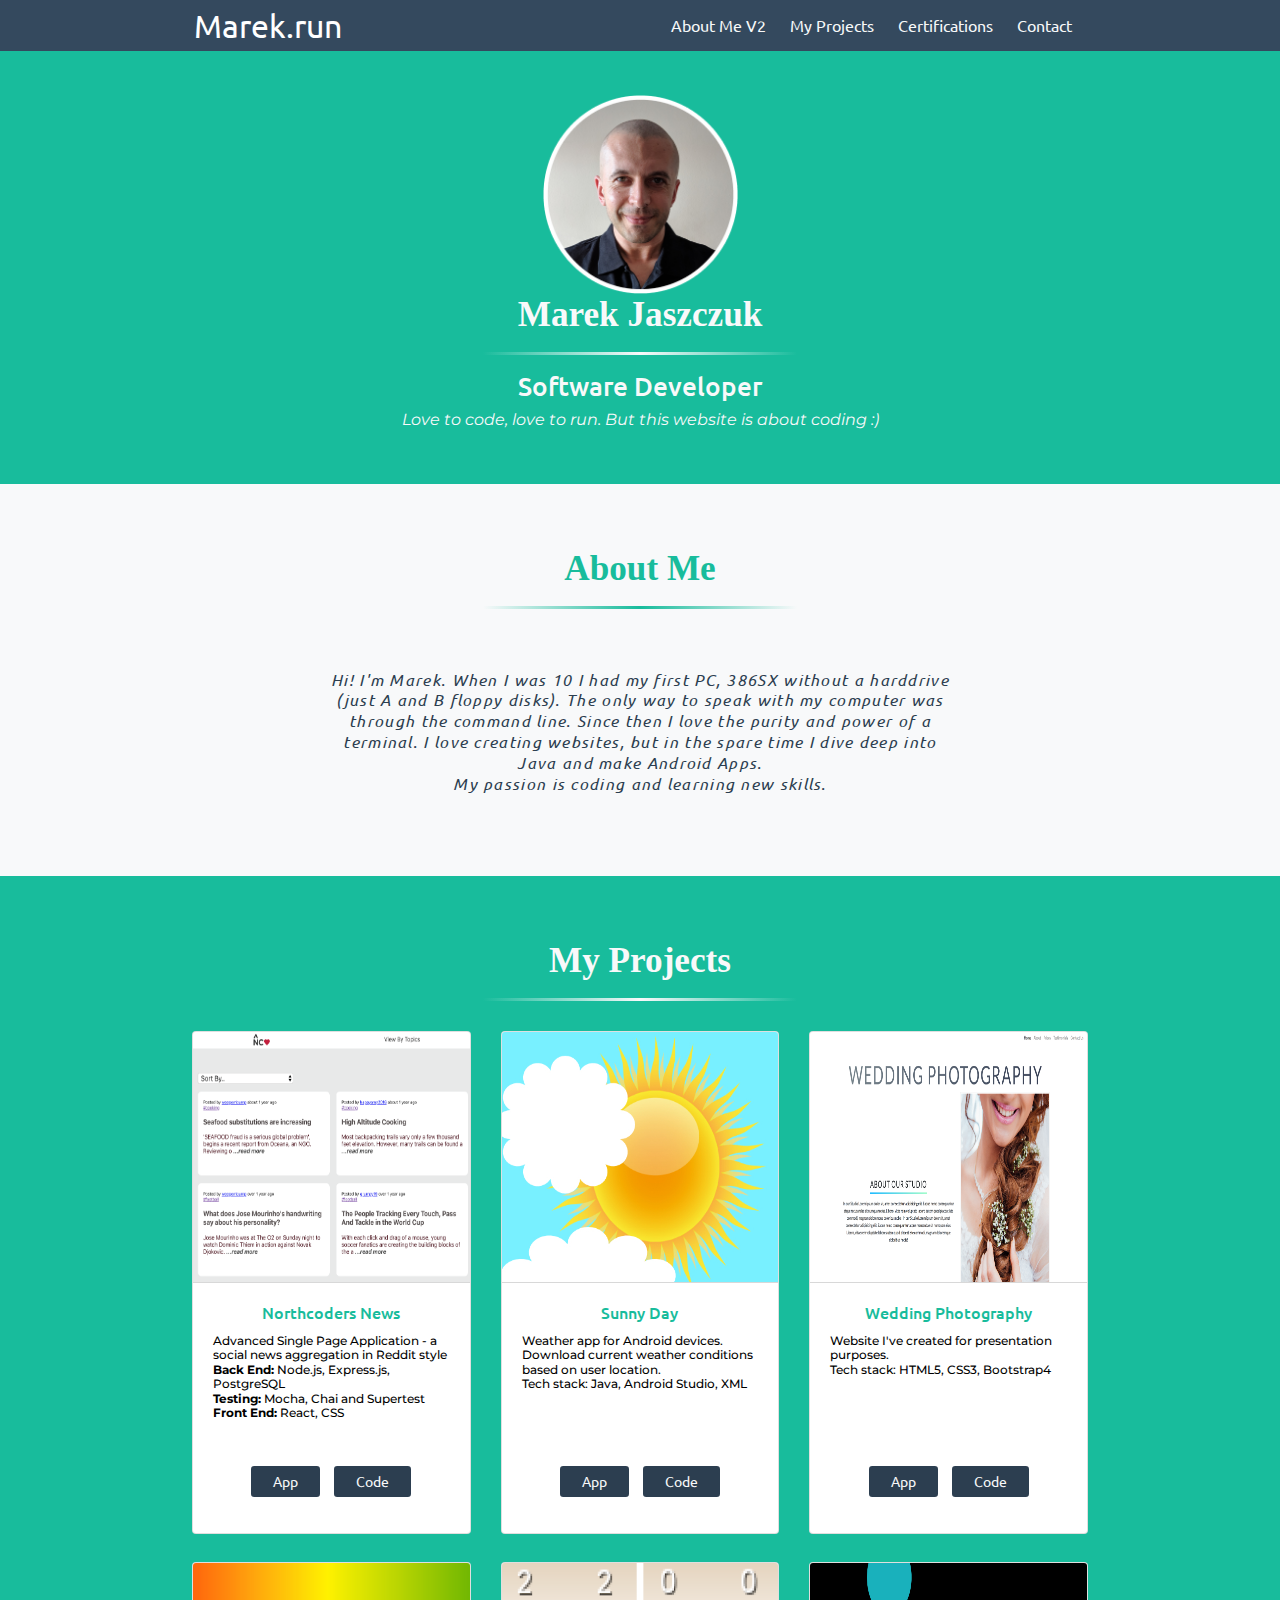
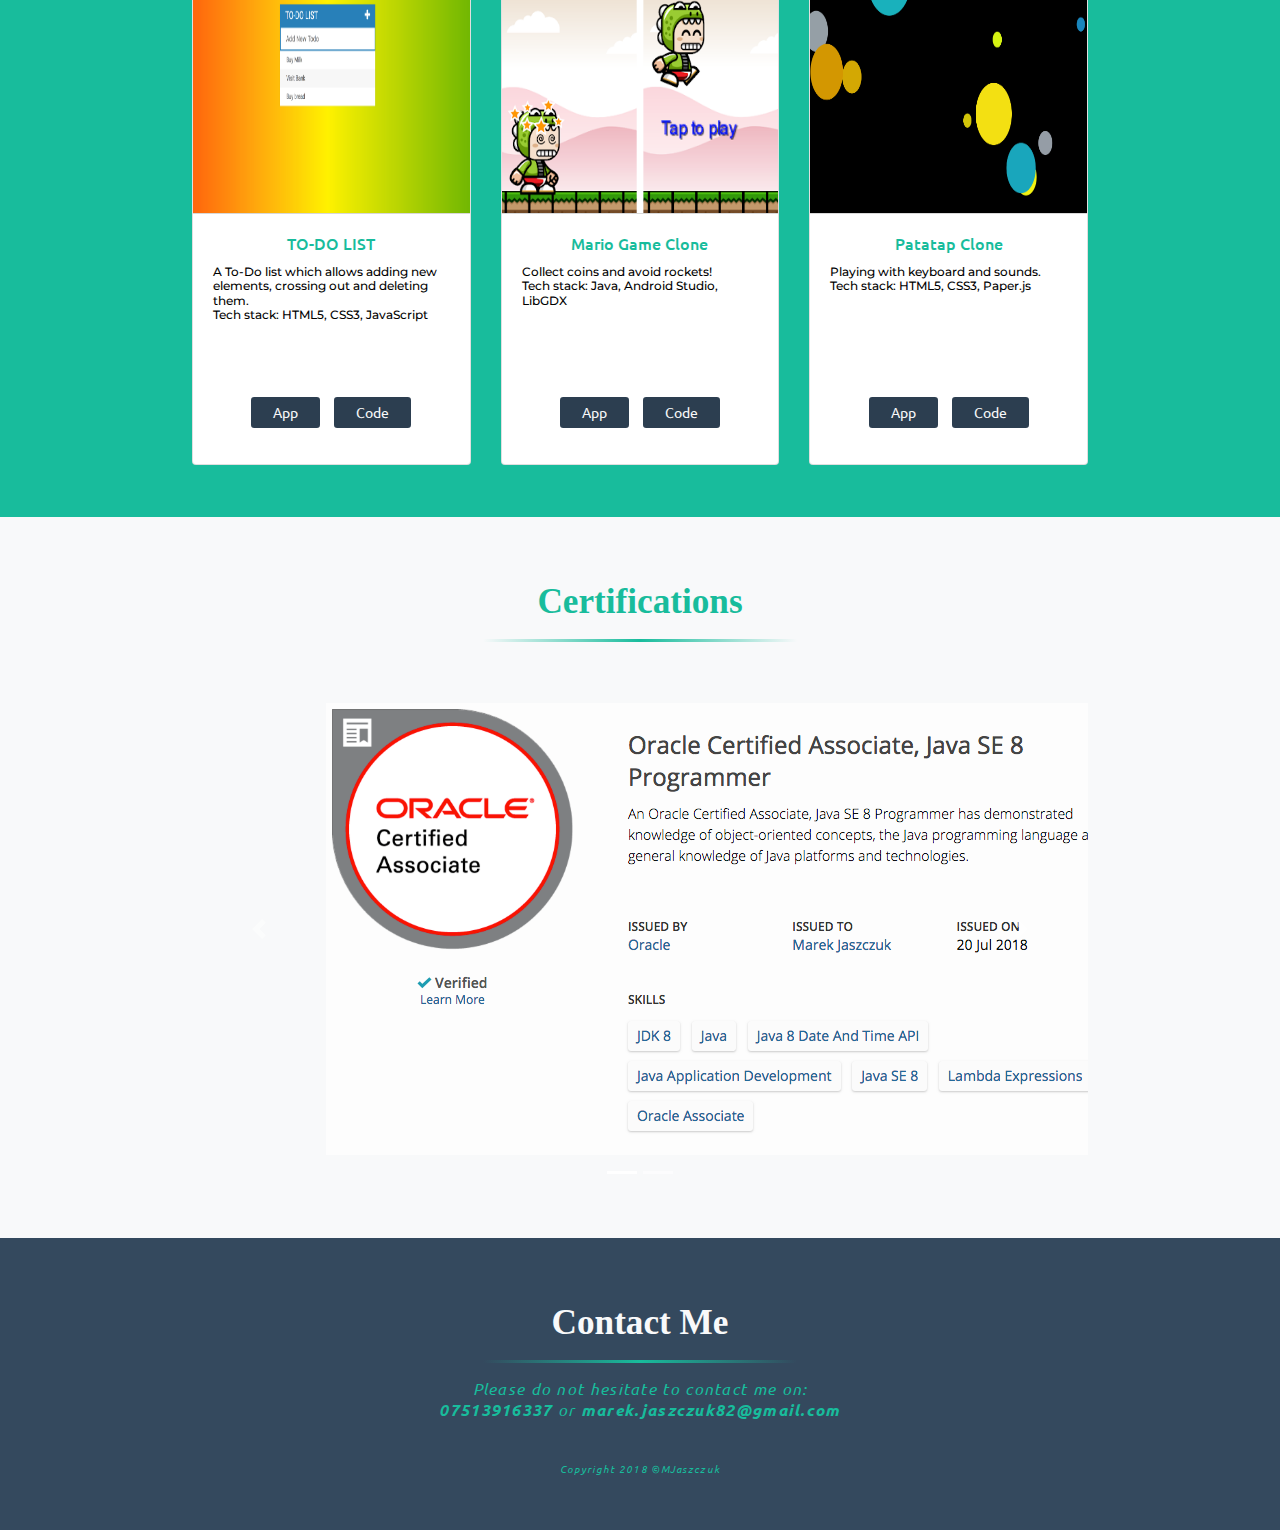
==== commit 768a22b1: "test v3" ====
--- a/index.html
+++ b/index.html
@@ -25,7 +25,7 @@
         <div class="collapse navbar-collapse" id="navbarSupportedContent">
           <ul class="navbar-nav ml-auto">
             <li class="nav-item">
-              <a class="nav-link" href="#About-Me">About Me</a>
+              <a class="nav-link" href="#About-Me">About Me V2</a>
             </li>
             <li class="nav-item">
               <a class="nav-link" href="#projects">My Projects</a>
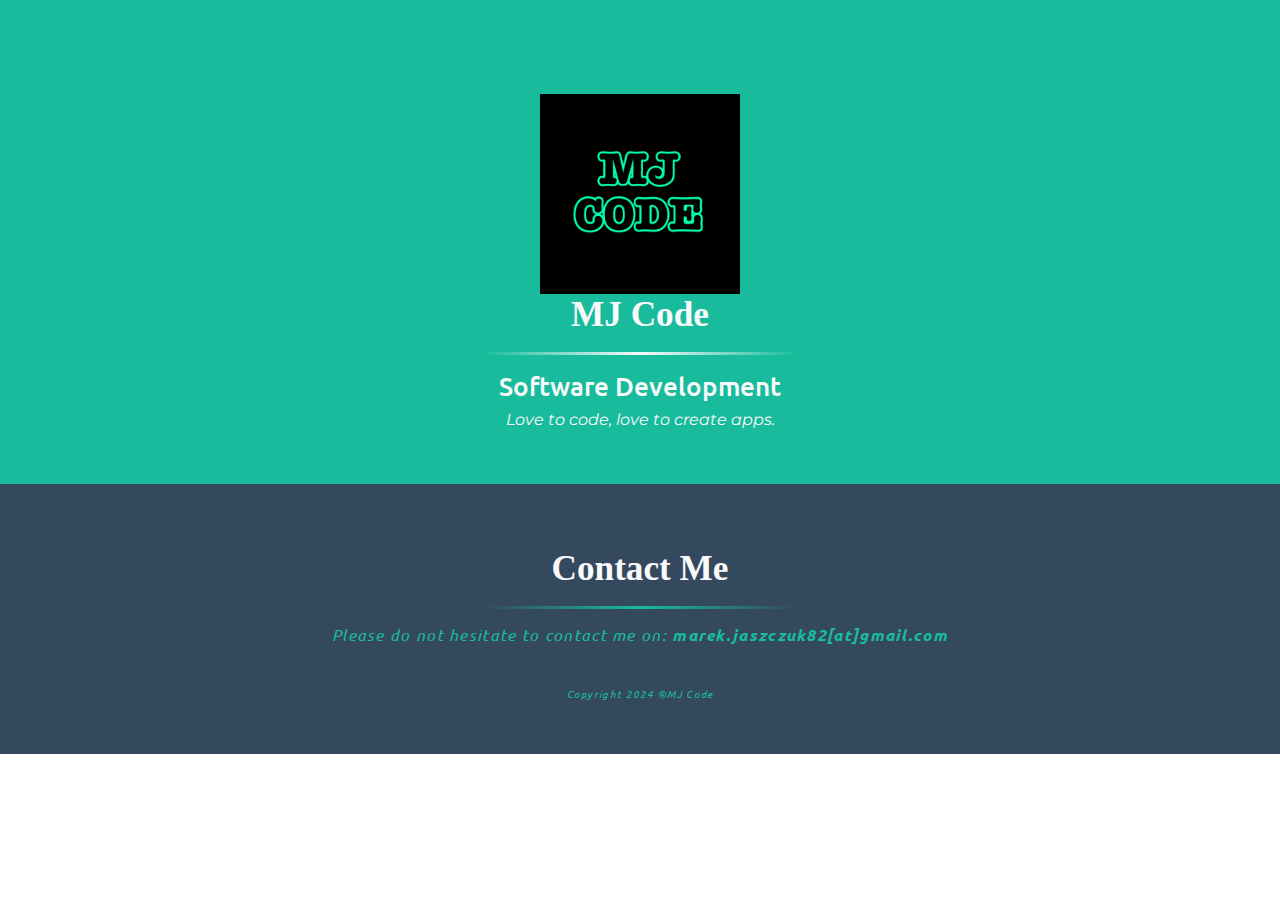
==== commit 97a3861b: "simplify the main site" ====
--- a/index.html
+++ b/index.html
@@ -1,305 +1,80 @@
 <!DOCTYPE html>
 <html lang="en">
+  <head>
+    <meta charset="UTF-8" />
+    <meta name="viewport" content="width=device-width, initial-scale=1.0" />
+    <meta http-equiv="X-UA-Compatible" content="ie=edge" />
+    <link rel="icon" href="images/favicon.ico" />
+    <link
+      href="https://fonts.googleapis.com/css?family=Montserrat:100,400,700|Ubuntu:400,700"
+      rel="stylesheet"
+    />
+    <link
+      rel="stylesheet"
+      href="https://use.fontawesome.com/releases/v5.8.2/css/all.css"
+      integrity="sha384-oS3vJWv+0UjzBfQzYUhtDYW+Pj2yciDJxpsK1OYPAYjqT085Qq/1cq5FLXAZQ7Ay"
+      crossorigin="anonymous"
+    />
+    <link
+      rel="stylesheet"
+      href="https://maxcdn.bootstrapcdn.com/bootstrap/4.0.0/css/bootstrap.min.css"
+      integrity="sha384-Gn5384xqQ1aoWXA+058RXPxPg6fy4IWvTNh0E263XmFcJlSAwiGgFAW/dAiS6JXm"
+      crossorigin="anonymous"
+    />
+    <!-- <link rel="stylesheet" href="./css/bootstrap.css"> -->
+    <link rel="stylesheet" href="css/my-style.css" />
+    <title>MJ Code</title>
+  </head>
 
-<head>
-  <meta charset="UTF-8">
-  <meta name="viewport" content="width=device-width, initial-scale=1.0">
-  <meta http-equiv="X-UA-Compatible" content="ie=edge">
-  <link rel="icon" href="images/favicon.ico">
-  <link href="https://fonts.googleapis.com/css?family=Montserrat:100,400,700|Ubuntu:400,700" rel="stylesheet">
-  <link rel="stylesheet" href="https://use.fontawesome.com/releases/v5.8.2/css/all.css" integrity="sha384-oS3vJWv+0UjzBfQzYUhtDYW+Pj2yciDJxpsK1OYPAYjqT085Qq/1cq5FLXAZQ7Ay" crossorigin="anonymous">
-  <link rel="stylesheet" href="https://maxcdn.bootstrapcdn.com/bootstrap/4.0.0/css/bootstrap.min.css" integrity="sha384-Gn5384xqQ1aoWXA+058RXPxPg6fy4IWvTNh0E263XmFcJlSAwiGgFAW/dAiS6JXm" crossorigin="anonymous">
-  <!-- <link rel="stylesheet" href="./css/bootstrap.css"> -->
-  <link rel="stylesheet" href="css/my-style.css">
-  <title>Portfolio Marek Jaszczuk</title>
-</head>
-
-<body>
-  <section id="navbar">
-    <div class="smooth-container container-fluid-navbar">
-      <nav class="navbar navbar-expand-lg navbar-light nav-bcolor nvfixed">
-        <a class="navbar-brand mr-auto" href="#"><i class="fas fa-running fa-lg"></i> Marek.run</a>
-        <button class="navbar-toggler" type="button" data-toggle="collapse" data-target="#navbarSupportedContent" aria-controls="navbarSupportedContent" aria-expanded="false" aria-label="Toggle navigation">
-          <span class="navbar-toggler-icon"></span>
-        </button>
-        <div class="collapse navbar-collapse" id="navbarSupportedContent">
-          <ul class="navbar-nav ml-auto">
-            <li class="nav-item">
-              <a class="nav-link" href="#About-Me">About Me V2</a>
-            </li>
-            <li class="nav-item">
-              <a class="nav-link" href="#projects">My Projects</a>
-            </li>
-            <li class="nav-item">
-              <a class="nav-link" href="#certifications">Certifications</a>
-            </li>
-            <li class="nav-item">
-              <a class="nav-link" href="#footer"><i class="fas fa-hashtag"></i>Contact</a>
-            </li>
-
-
-          </ul>
-          </ul>
-        </div>
-    </div>
-    </nav>
-  </section>
-  <section class="container-fluid colored-section" id="My-Header">
-    <div class="my-header mr-green">
-      <div>
-        <img class="my-photo" src="images/mePhotoC.png" alt="photograph of Marek Jaszczuk">
-        <h3 class="section-heading">Marek Jaszczuk</h3>
-        <hr>
-        <h3 class="sub-heading">Software Developer</h3>
-        <p class="section-paragraph"><em>Love to code, love to run. But this website is about coding :)</em></p>
-      </div>
-    </div>
-  </section>
-  <section class="container-fluid white-section" id="About-Me">
-    <div class>
-      <h2 class="white-section-heading">About Me</h2>
-      <hr class="hr1">
-      <div class="container-fluid">
-        <p class="white-section-paragraph">
-          Hi! I'm Marek. When I was 10 I had my first PC, 386SX without a harddrive (just A
-          and B floppy disks). The only way to speak with my computer was through the command line. Since then I love the purity and power of a
-          terminal.
-          I love creating websites, but in the spare time I dive deep into Java and make Android Apps.
-          <br>
-          My passion is coding and learning new skills.
-        </p>
-      </div>
-    </div>
-  </section>
-  <section class=" colored-section" id="projects">
-    <div class="container-fluid">
-      <h3 class="section-heading">My Projects</h3>
-      <hr>
-      <!-- projects pasted from previous portfolio -->
-      <!-- PP 1-->
-      <div class="row">
-        <div class="col-lg-4 col-md-6 col-sm-12">
-          <div class="card">
-            <div class="card-header thumbnail">
-              <img class="card-img-top" alt="Responsive image" src="images/nc-news-screen.png" alt="screen shot of nc news website">
-            </div>
-            <div class="card-body">
-              <div class="text">
-                <h2 class="card-title">Northcoders News</h2>
-                <p class="card-text">Advanced Single Page Application - a social news aggregation in Reddit style
-                </br>
-                  <strong>Back End: </strong>Node.js, Express.js, PostgreSQL
-                </br>
-                  <strong>Testing: </strong>Mocha, Chai and Supertest
-                </br>
-                  <strong>Front End: </strong>React, CSS
-                </p>
-              </div>
-              <div class="buttons">
-                <div class="btn-group">
-                  <form action="https://nc-news-mj.netlify.com/" target="_blank">
-                    <input type="submit" class="btn btn-sm btn-outline-dark download1" value="App">
-
-                  </form>
-                  <form action="https://github.com/markj82/portfolio-nc-news-front" target="_blank">
-                    <input type="submit" class="btn btn-sm btn-outline-dark download1" value="Code">
-                  </form>
-                </div>
-              </div>
-            </div>
-          </div>
-        </div>
-        <!-- PP2 -->
-        <div class="col-lg-4 col-md-6 col-sm-12">
-          <div class="card">
-            <div class="card-header thumbnail">
-              <img class="card-img-top" src="images/sunny-day.jpg" alt="image of sunny day app">
-            </div>
-            <div class="card-body">
-              <div class="text">
-                <h2 class="card-title">Sunny Day</h2>
-                <p class="card-text">  Weather app for Android devices. Download current weather conditions based on user
-                  location.
-                  <br>
-                  Tech stack: Java, Android Studio, XML</p>
-              </div>
-              <div class="buttons">
-                <div class="btn-group">
-                  <form action="https://play.google.com/store/apps/details?id=com.blogspot.goodgamesdev.sunnyday" target="_blank">
-                    <input type="submit" class="btn btn-sm btn-outline-dark download1" value="App">
-
-                  </form>
-                  <form action="https://github.com/markj82/SunnyDay/blob/master/app/src/main/java/com/blogspot/goodgamesdev/sunnyday/MainActivity.java" target="_blank">
-                    <input type="submit" class="btn btn-sm btn-outline-dark download1" value="Code">
-                  </form>
-                </div>
-              </div>
-            </div>
-          </div>
-        </div>
-        <!-- PP3 -->
-        <div class="col-lg-4 col-md-6 col-sm-12">
-          <div class="card">
-            <div class="card-header thumbnail">
-            <img class="card-img-top" src="images/wedding.png" alt="image">
-            </div>
-            <div class="card-body">
-              <div class="text">
-                <h2 class="card-title">Wedding Photography</h2>
-                <p class="card-text">  Website I've created for presentation purposes.
-                  <br>
-                Tech stack: HTML5, CSS3, Bootstrap4</p>
-              </div>
-              <div class="buttons">
-                <div class="btn-group">
-                  <form action="https://markj82.github.io/WeddingPage/index.html" target="_blank">
-                    <input type="submit" class="btn btn-sm btn-outline-dark download1" value="App">
-                  </form>
-                  <form action="https://github.com/markj82/markj82.github.io/blob/master/WeddingPage/index.html" target="_blank">
-                    <input type="submit" class="btn btn-sm btn-outline-dark download1" value="Code">
-                  </form>
-                </div>
-              </div>
-            </div>
-          </div>
-        </div>
-        <!-- PP4 -->
-        <div class="col-lg-4 col-md-6 col-sm-12">
-          <div class="card">
-            <div class="card-header thumbnail">
-              <img class="card-img-top" src="images/todo.png" alt="image of to do list">
-            </div>
-            <div class="card-body">
-              <div class="text">
-                <h2 class="card-title">TO-DO LIST</h2>
-                <p class="card-text">   A To-Do list which allows adding new elements, crossing out and deleting them.
-                  <br>
-                  Tech stack: HTML5, CSS3, JavaScript</p>
-              </div>
-              <div class="buttons">
-                <div class="btn-group">
-                  <form action="https://markj82.github.io/ToDoList/index.html" target="_blank">
-                    <input type="submit" class="btn btn-sm btn-outline-dark download1" value="App">
-                  </form>
-                  <form action="https://github.com/markj82/ToDoList/blob/master/index.html" target="_blank">
-                    <input type="submit" class="btn btn-sm btn-outline-dark download1" value="Code">
-                  </form>
-                </div>
-              </div>
-            </div>
-          </div>
-        </div>
-        <!-- PP5 -->
-        <div class="col-lg-4 col-md-6 col-sm-12">
-          <div class="card">
-            <div class="card-header thumbnail">
-              <img class="card-img-top" src="images/marioclone.png" alt="image of mario clone game">
-            </div>
-            <div class="card-body">
-              <div class="text">
-                <h2 class="card-title">Mario Game Clone</h2>
-                <p class="card-text">Collect coins and avoid rockets!
-                <br>
-                Tech stack: Java, Android Studio, LibGDX</p>
-              </div>
-              <div class="buttons">
-                <div class="btn-group">
-                  <form action="https://play.google.com/store/apps/details?id=com.blogspot.goodgamesdev" target="_blank">
-                    <input type="submit" class="btn btn-sm btn-outline-dark download1" value="App">
-                  </form>
-                  <form action="https://github.com/markj82/CoinMan/blob/master/core/src/com/blogspot/goodgamesdev/CoinMan.java" target="_blank">
-                  <input type="submit" class="btn btn-sm btn-outline-dark download1" value="Code">
-                  </form>
-                </div>
-              </div>
-            </div>
-          </div>
-        </div>
-        <!-- PP6 -->
-        <div class="col-lg-4 col-md-6 col-sm-12">
-          <div class="card">
-            <div class="card-header thumbnail">
-              <img class="card-img-top" src="images/patatapSc.png" alt="image">
-            </div>
-            <div class="card-body">
-              <div class="text">
-                <h2 class="card-title">Patatap Clone</h2>
-                <p class="card-text">  Playing with keyboard and sounds.
-                <br>
-                Tech stack: HTML5, CSS3, Paper.js</p>
-              </div>
-              <div class="buttons">
-                <div class="btn-group">
-                  <form action="https://markj82.github.io/PatatapClone/circles.html" target="_blank">
-                    <input type="submit" class="btn btn-sm btn-outline-dark download1" value="App">
-                  </form>
-                  <form action="https://github.com/markj82/markj82.github.io/blob/master/PatatapClone/circles.html" target="_blank">
-                    <input type="submit" class="btn btn-sm btn-outline-dark download1" value="Code">
-                  </form>
-                </div>
-              </div>
-            </div>
-          </div>
-        </div>
-        <!-- PP6 -->
-  </section>
-
-  <section class="container-fluid white-section" id="certifications">
-    <div class="certifications ">
-      <h2 class="white-section-heading">Certifications</h2>
-      <hr class="hr1">
-
-      <!-- CAROUSEL -->
-      <div class="container-carousel">
-        <div id="carouselExampleIndicators" class="carousel slide" data-ride="carousel">
-          <ol class="carousel-indicators">
-            <li data-target="#carouselExampleIndicators" data-slide-to="0" class="active"></li>
-            <li data-target="#carouselExampleIndicators" data-slide-to="1"></li>
-          </ol>
-          <div class="carousel-inner">
-            <div class="carousel-item active">
-              <img class="testimonial-image" src="images/javaOracle.png" alt="First slide">
-            </div>
-            <div class="carousel-item">
-              <img class="testimonial-image" src="images/udemyColtWeb.jpg" alt="Second slide">
-            </div>
-            <a class="carousel-control-prev" href="#carouselExampleIndicators" role="button" data-slide="prev">
-              <span class="carousel-control-prev-icon" aria-hidden="true"></span>
-              <span class="sr-only">Previous</span>
-            </a>
-            <a class="carousel-control-next" href="#carouselExampleIndicators" role="button" data-slide="next">
-              <span class="carousel-control-next-icon" aria-hidden="true"></span>
-              <span class="sr-only">Next</span>
-            </a>
-          </div>
+  <body>
+    <section class="container-fluid colored-section" id="My-Header">
+      <div class="my-header mr-green">
+        <div>
+          <img
+            class="my-photo"
+            src="images/mjcodeicon.png"
+            alt="Logo of MJ Code company"
+          />
+          <h3 class="section-heading">MJ Code</h3>
+          <hr />
+          <h3 class="sub-heading">Software Development</h3>
+          <p class="section-paragraph">
+            <em>Love to code, love to create apps.</em>
+          </p>
         </div>
       </div>
-    </div>
-  </section>
-  <!-- Footer Section -->
-  <footer class="footer-section " id="footer">
-    <div class="container-fluid">
-      <h2 class="section-heading">Contact Me</h2>
-      <hr class="hr2">
-      <p class="footer-section-paragraph">
-        Please do not hesitate to contact me on:
-        <br> <strong>07513916337</strong> or
-        <strong>marek.jaszczuk82@gmail.com</strong>
-      </p>
-      <a href="https://github.com/markj82" target="_blank"><i class="footer-icon fab fa-github fa-3x"></i></a>
-      <a href="https://twitter.com/marekj_82" target="_blank"><i class="footer-icon fab fa-twitter-square fa-3x"></i></a>
-      <a href="https://www.linkedin.com/in/marek-jaszczuk/" target="_blank"><i class="footer-icon fab fa-linkedin fa-3x"></i></a>
-      <p class="copyright-paragraph"> Copyright 2018 ©MJaszczuk</p>
-    </div>
-  </footer>
+    </section>
 
-  <script src="https://code.jquery.com/jquery-3.3.1.slim.min.js" integrity="sha384-q8i/X+965DzO0rT7abK41JStQIAqVgRVzpbzo5smXKp4YfRvH+8abtTE1Pi6jizo" crossorigin="anonymous">
-  </script>
-  <script src="https://cdnjs.cloudflare.com/ajax/libs/popper.js/1.14.7/umd/popper.min.js" integrity="sha384-UO2eT0CpHqdSJQ6hJty5KVphtPhzWj9WO1clHTMGa3JDZwrnQq4sF86dIHNDz0W1" crossorigin="anonymous">
-  </script>
-  <script src="https://stackpath.bootstrapcdn.com/bootstrap/4.3.1/js/bootstrap.min.js" integrity="sha384-JjSmVgyd0p3pXB1rRibZUAYoIIy6OrQ6VrjIEaFf/nJGzIxFDsf4x0xIM+B07jRM" crossorigin="anonymous">
-  </script>
-  <script src="./js/zenscroll.js"></script>
-</body>
+    <footer class="footer-section" id="footer">
+      <div class="container-fluid">
+        <h2 class="section-heading">Contact Me</h2>
+        <hr class="hr2" />
+        <p class="footer-section-paragraph">
+          Please do not hesitate to contact me on:
+          <strong>marek.jaszczuk82[at]gmail.com</strong>
+        </p>
+        <a href="https://www.linkedin.com/in/marek-jaszczuk/" target="_blank"
+          ><i class="footer-icon fab fa-linkedin fa-3x"></i
+        ></a>
+        <p class="copyright-paragraph">Copyright 2024 ©MJ Code</p>
+      </div>
+    </footer>
 
-</html>+    <script
+      src="https://code.jquery.com/jquery-3.3.1.slim.min.js"
+      integrity="sha384-q8i/X+965DzO0rT7abK41JStQIAqVgRVzpbzo5smXKp4YfRvH+8abtTE1Pi6jizo"
+      crossorigin="anonymous"
+    ></script>
+    <script
+      src="https://cdnjs.cloudflare.com/ajax/libs/popper.js/1.14.7/umd/popper.min.js"
+      integrity="sha384-UO2eT0CpHqdSJQ6hJty5KVphtPhzWj9WO1clHTMGa3JDZwrnQq4sF86dIHNDz0W1"
+      crossorigin="anonymous"
+    ></script>
+    <script
+      src="https://stackpath.bootstrapcdn.com/bootstrap/4.3.1/js/bootstrap.min.js"
+      integrity="sha384-JjSmVgyd0p3pXB1rRibZUAYoIIy6OrQ6VrjIEaFf/nJGzIxFDsf4x0xIM+B07jRM"
+      crossorigin="anonymous"
+    ></script>
+    <script src="./js/zenscroll.js"></script>
+  </body>
+</html>
